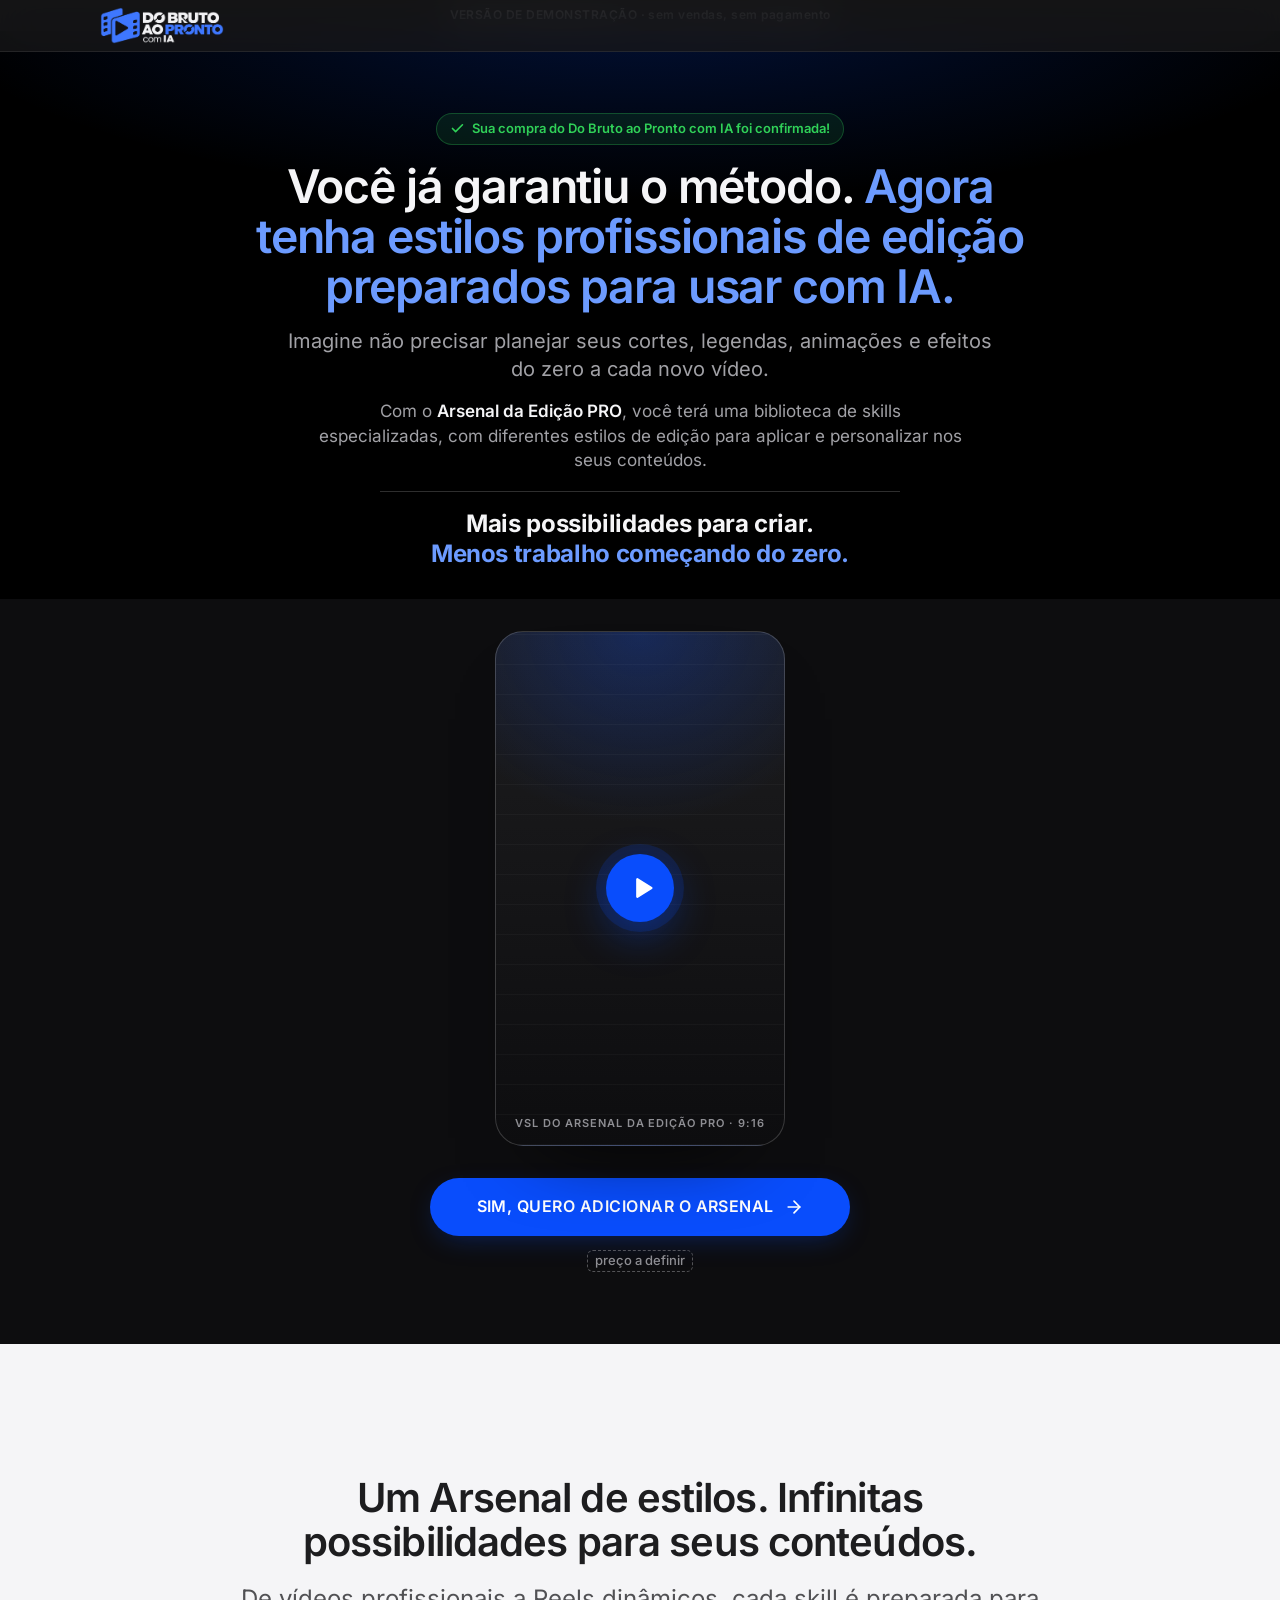
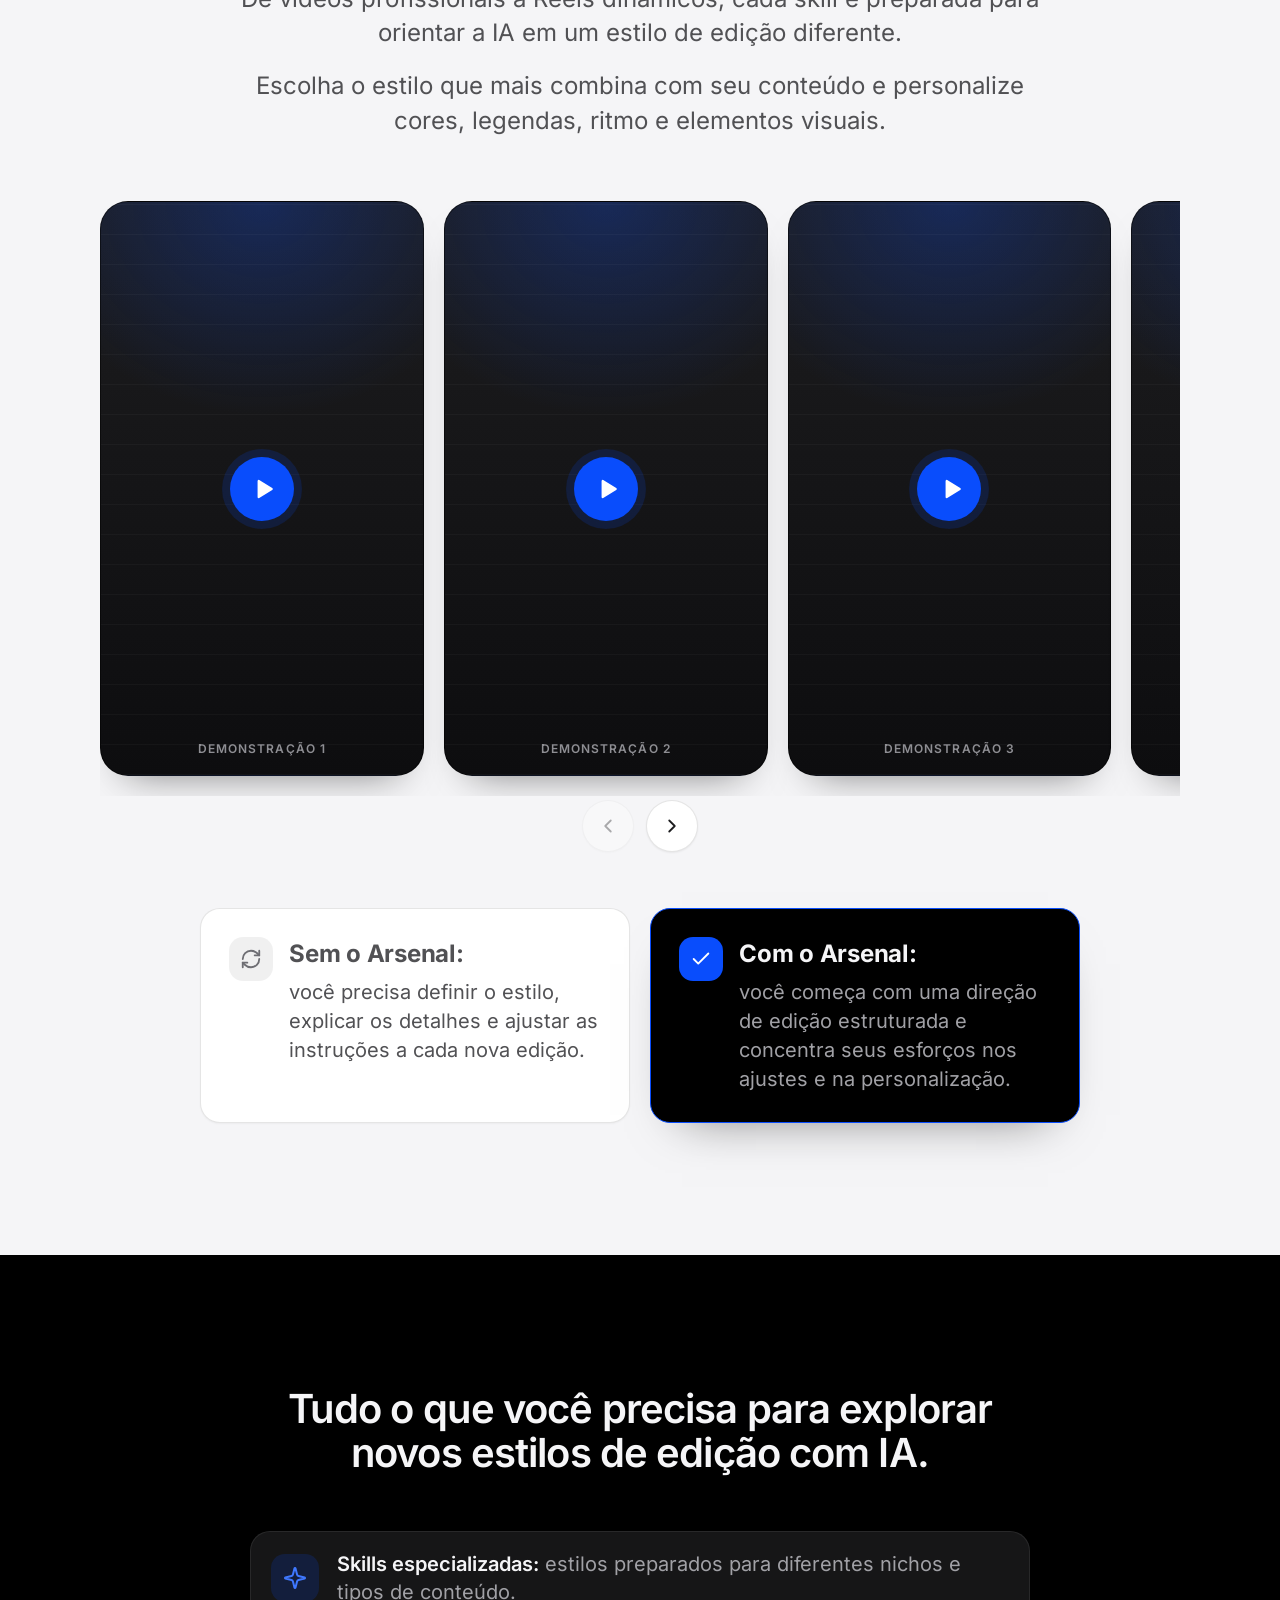
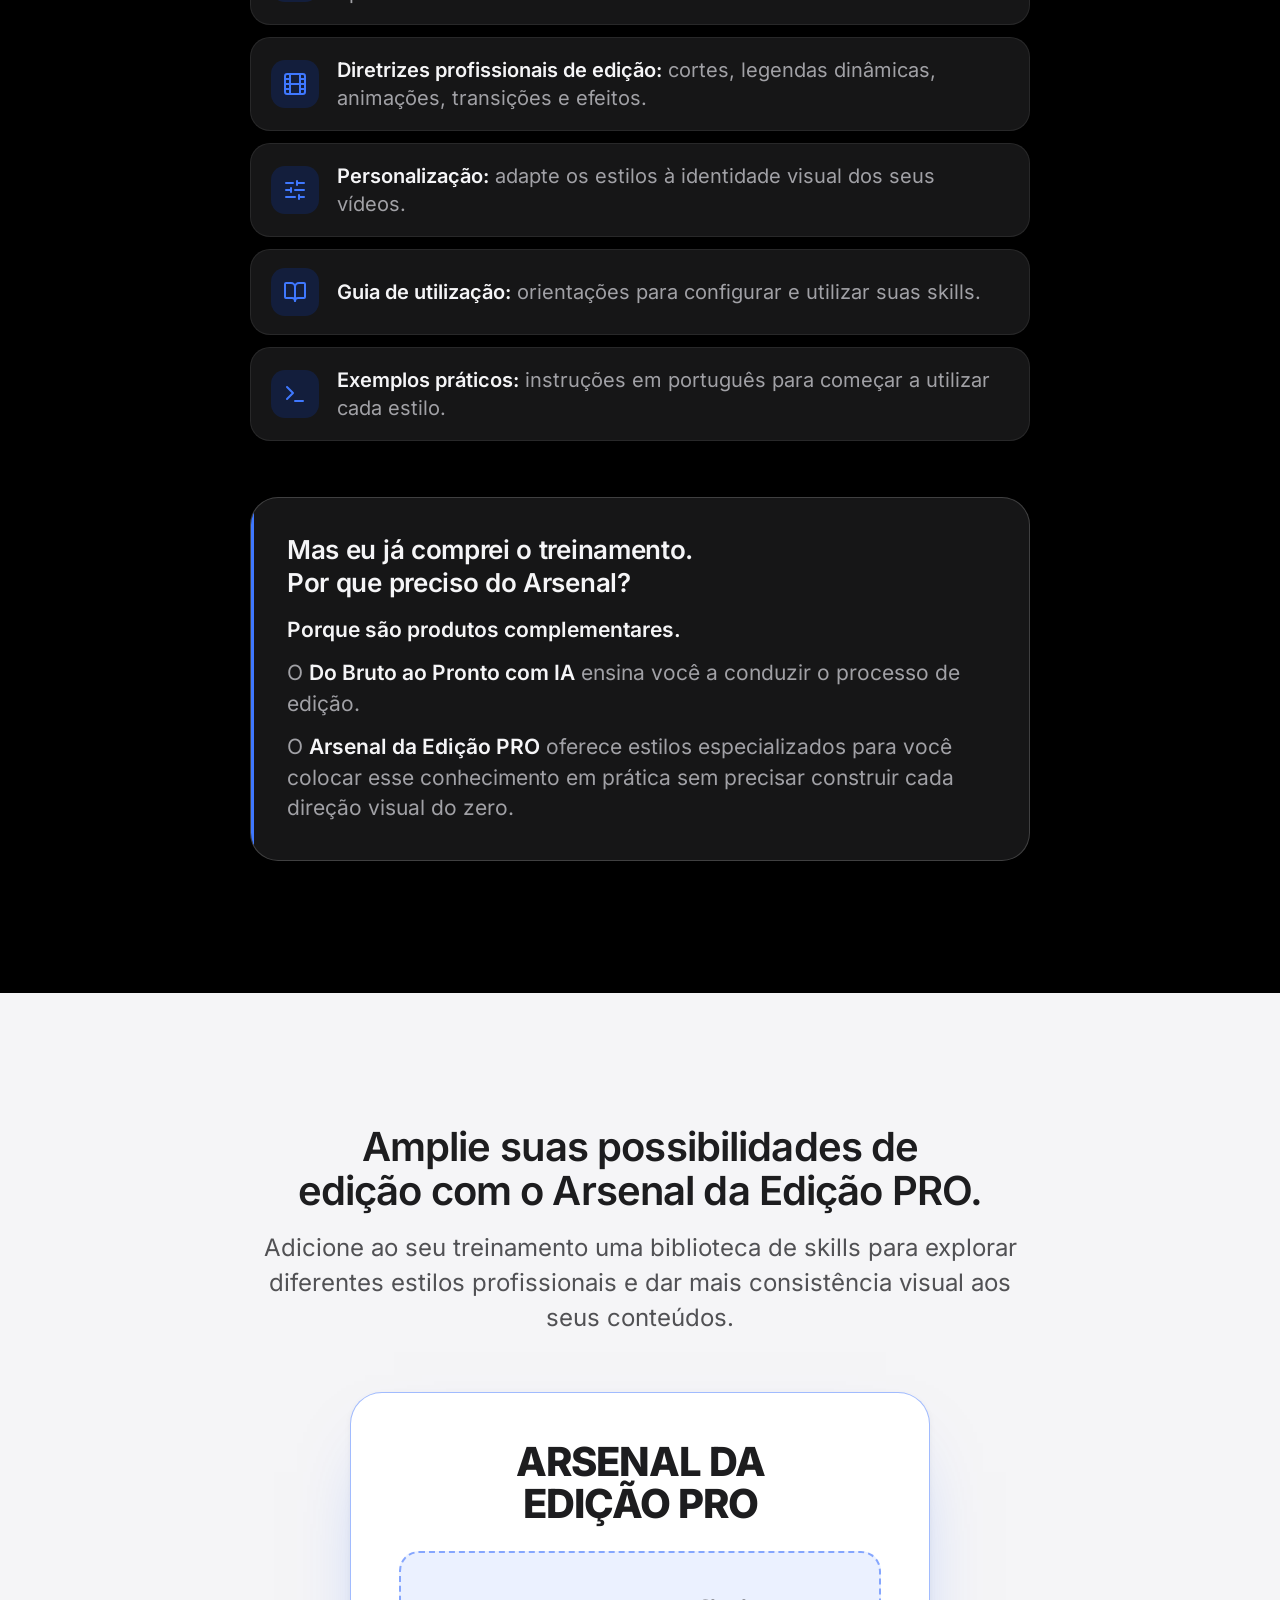
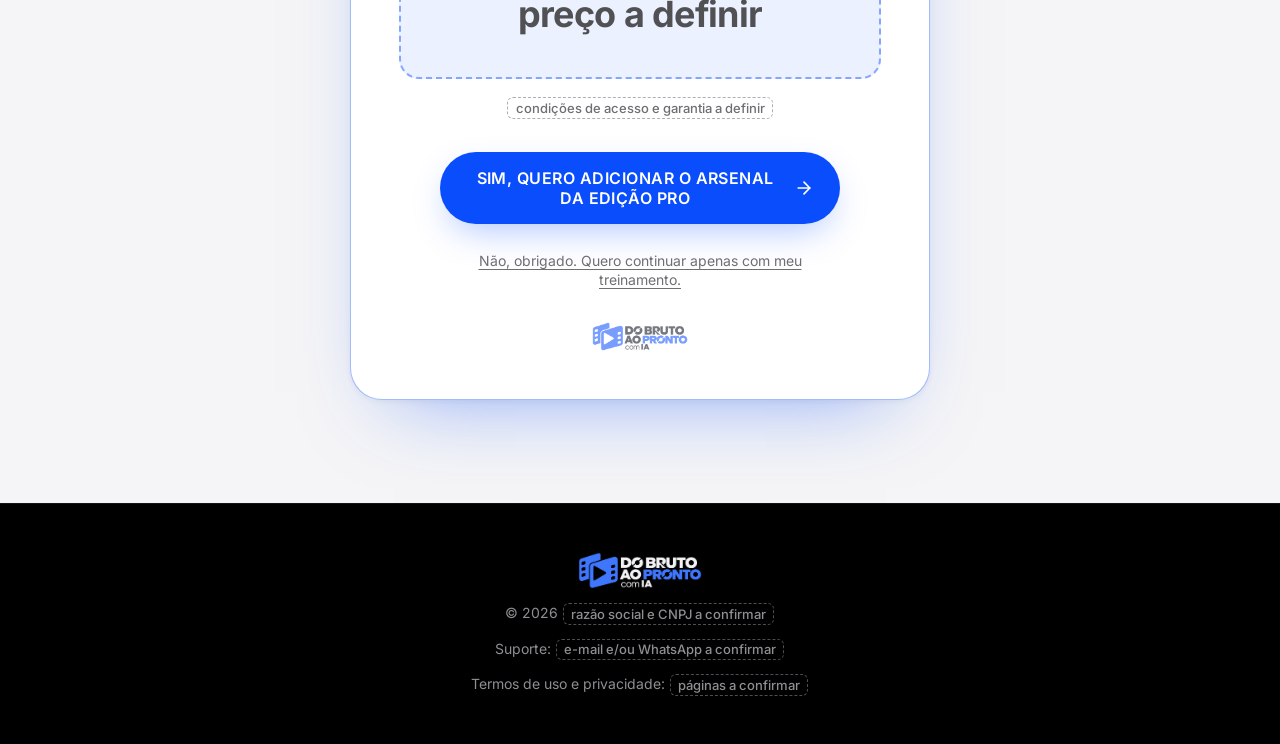
==== upsell/index.html @ 9298d297 "Prévia de demonstração do funil (página de vendas e upsell Arsenal)" ====
<!doctype html>
<html lang="pt-BR">
<head>
<meta charset="utf-8">
<meta name="viewport" content="width=device-width, initial-scale=1, viewport-fit=cover">
<title>Arsenal da Edição PRO · Do Bruto ao Pronto com IA</title>
<!-- Página pós-compra. Fica fora do buscador até a decisão de publicação. -->
<meta name="robots" content="noindex, nofollow">
<meta name="theme-color" content="#000000">
<link rel="icon" href="../assets/brand/favicon.ico" sizes="48x48">
<link rel="icon" type="image/png" sizes="32x32" href="../assets/brand/favicon-32.png">
<link rel="apple-touch-icon" href="../assets/brand/apple-touch-icon.png">
<link rel="preload" href="../assets/fonts/inter-var-latin.woff2" as="font" type="font/woff2" crossorigin>
<link rel="stylesheet" href="../css/tokens.css">
<link rel="stylesheet" href="../css/pagina.css">
<link rel="stylesheet" href="../css/upsell.css">
<script>document.documentElement.classList.add('js')</script>
<script src="../js/preview.js" defer></script>
<script src="../js/pagina.js" defer></script>
<script src="../js/upsell.js" defer></script>
</head>
<body>

<!-- Ícones (traço de 24 px, herdam a cor do texto) -->
<svg width="0" height="0" style="position:absolute" aria-hidden="true" focusable="false">
  <defs>
    <symbol id="i-seta" viewBox="0 0 24 24"><path d="M5 12h14"/><path d="m12 5 7 7-7 7"/></symbol>
    <symbol id="i-esq" viewBox="0 0 24 24"><path d="m15 18-6-6 6-6"/></symbol>
    <symbol id="i-dir" viewBox="0 0 24 24"><path d="m9 18 6-6-6-6"/></symbol>
    <symbol id="i-ok" viewBox="0 0 24 24"><path d="M20 6 9 17l-5-5"/></symbol>
    <symbol id="i-play" viewBox="0 0 24 24"><path d="M7 4.5v15a1 1 0 0 0 1.52.85l12-7.5a1 1 0 0 0 0-1.7l-12-7.5A1 1 0 0 0 7 4.5z" fill="currentColor" stroke="none"/></symbol>
    <symbol id="i-brilho" viewBox="0 0 24 24"><path d="M9.94 15.5A2 2 0 0 0 8.5 14.06l-6.14-1.58a.5.5 0 0 1 0-.96L8.5 9.94A2 2 0 0 0 9.94 8.5l1.58-6.14a.5.5 0 0 1 .96 0l1.58 6.14a2 2 0 0 0 1.44 1.44l6.14 1.58a.5.5 0 0 1 0 .96l-6.14 1.58a2 2 0 0 0-1.44 1.44l-1.58 6.14a.5.5 0 0 1-.96 0z"/></symbol>
    <symbol id="i-refazer" viewBox="0 0 24 24"><path d="M3 12a9 9 0 0 1 9-9 9.75 9.75 0 0 1 6.74 2.74L21 8"/><path d="M21 3v5h-5"/><path d="M21 12a9 9 0 0 1-9 9 9.75 9.75 0 0 1-6.74-2.74L3 16"/><path d="M8 16H3v5"/></symbol>
    <symbol id="i-livro" viewBox="0 0 24 24"><path d="M12 7v14"/><path d="M3 18a1 1 0 0 1-1-1V4a1 1 0 0 1 1-1h5a4 4 0 0 1 4 4 4 4 0 0 1 4-4h5a1 1 0 0 1 1 1v13a1 1 0 0 1-1 1h-6a3 3 0 0 0-3 3 3 3 0 0 0-3-3z"/></symbol>
    <symbol id="i-terminal" viewBox="0 0 24 24"><path d="M12 19h8"/><path d="m4 17 6-6-6-6"/></symbol>
    <symbol id="i-ajustes" viewBox="0 0 24 24"><path d="M10 5H3"/><path d="M12 19H3"/><path d="M14 3v4"/><path d="M16 17v4"/><path d="M21 12h-9"/><path d="M21 19h-5"/><path d="M21 5h-7"/><path d="M8 10v4"/><path d="M8 12H3"/></symbol>
    <symbol id="i-filme" viewBox="0 0 24 24"><rect x="2" y="2" width="20" height="20" rx="2.18"/><path d="M7 2v20"/><path d="M17 2v20"/><path d="M2 12h20"/><path d="M2 7h5"/><path d="M2 17h5"/><path d="M17 17h5"/><path d="M17 7h5"/></symbol>
  </defs>
</svg>

<a class="pular" href="#conteudo">Pular para o conteúdo</a>

<header class="cab">
  <a class="cab-logo" href="#inicio" aria-label="Do Bruto ao Pronto com IA, ir ao topo">
    <img src="../assets/brand/logo-escuro-600.webp" width="124" height="38" alt="Do Bruto ao Pronto com IA">
  </a>
</header>

<main id="conteudo">

<!-- ======================================================== BLOCO 1 · A OPORTUNIDADE · E -->
<section class="sec sec-hero up-abre" id="inicio" aria-labelledby="t-abre">
  <div class="cx up-abre-cx">
    <p class="up-conf" data-rv><svg class="ic" aria-hidden="true"><use href="#i-ok"/></svg>Sua compra do Do Bruto ao Pronto com IA foi confirmada!</p>
    <h1 class="h1 up-h1" id="t-abre" data-rv>Você já garantiu o método. <span class="dest">Agora tenha estilos profissionais de edição preparados para usar com IA.</span></h1>
    <p class="sub up-imagine" data-rv>Imagine não precisar planejar seus cortes, legendas, animações e efeitos do zero a cada novo vídeo.</p>
    <p class="up-corpo" data-rv>Com o <strong>Arsenal da Edição PRO</strong>, você terá uma biblioteca de skills especializadas, com diferentes estilos de edição para aplicar e personalizar nos seus conteúdos.</p>
    <p class="up-fecho" data-rv><span>Mais possibilidades para criar.</span> <span>Menos trabalho começando do zero.</span></p>
  </div>
</section>

<!-- ======================================================== BLOCO 2 · APRESENTAÇÃO · E (sup-1) -->
<section class="sec sec-e1 up-vsl-sec" id="apresentacao" aria-label="Apresentação do Arsenal da Edição PRO">
  <div class="cx up-vsl">
    <!-- ASSET: VSL do Arsenal da Edição PRO, vertical 9:16. Trocar este bloco pelo player quando o arquivo existir. -->
    <div class="up-vsl-video" data-rv>
      <div class="ph" role="img" aria-label="Espaço reservado para a VSL do Arsenal da Edição PRO, formato vertical 9:16" data-slot="vsl-arsenal">
        <span class="ph-play"><svg class="ic" aria-hidden="true"><use href="#i-play"/></svg></span>
        <span class="ph-leg">VSL do Arsenal da Edição PRO · 9:16</span>
      </div>
    </div>
    <div class="up-vsl-cta" data-rv>
      <a class="btn btn-grande" href="#oferta">SIM, QUERO ADICIONAR O ARSENAL <svg class="ic" aria-hidden="true"><use href="#i-seta"/></svg></a>
      <p class="nota-preco"><span class="pendente">preço a definir</span></p>
    </div>
  </div>
</section>

<!-- ======================================================== BLOCO 3 · DEMONSTRAÇÕES · C -->
<section class="sec sec-clara" id="demonstracoes" aria-labelledby="t-demos">
  <div class="cx">
    <header class="sec-cab">
      <h2 class="h2 h2-longo" id="t-demos" data-rv>Um Arsenal de estilos. Infinitas possibilidades para seus conteúdos.</h2>
      <p class="sub" data-rv>De vídeos profissionais a Reels dinâmicos, cada skill é preparada para orientar a IA em um estilo de edição diferente.</p>
      <p class="sub" data-rv>Escolha o estilo que mais combina com seu conteúdo e personalize cores, legendas, ritmo e elementos visuais.</p>
    </header>
  </div>

  <!-- ASSET: 6 vídeos demonstrativos reais, verticais 9:16. Trocar cada .ph pelo vídeo (data-slot indica a posição). -->
  <div class="cx up-car" id="galeria">
    <div class="up-galeria" id="up-trilho" role="region" aria-label="Vídeos demonstrativos" tabindex="0">
      <ul class="up-galeria-trilho" data-rv>
        <li><div class="ph" role="img" aria-label="Espaço reservado para o vídeo demonstrativo 1, formato vertical 9:16" data-slot="demo-1"><span class="ph-play ph-play-p"><svg class="ic" aria-hidden="true"><use href="#i-play"/></svg></span><span class="ph-leg">Demonstração 1</span></div></li>
        <li><div class="ph" role="img" aria-label="Espaço reservado para o vídeo demonstrativo 2, formato vertical 9:16" data-slot="demo-2"><span class="ph-play ph-play-p"><svg class="ic" aria-hidden="true"><use href="#i-play"/></svg></span><span class="ph-leg">Demonstração 2</span></div></li>
        <li><div class="ph" role="img" aria-label="Espaço reservado para o vídeo demonstrativo 3, formato vertical 9:16" data-slot="demo-3"><span class="ph-play ph-play-p"><svg class="ic" aria-hidden="true"><use href="#i-play"/></svg></span><span class="ph-leg">Demonstração 3</span></div></li>
        <li><div class="ph" role="img" aria-label="Espaço reservado para o vídeo demonstrativo 4, formato vertical 9:16" data-slot="demo-4"><span class="ph-play ph-play-p"><svg class="ic" aria-hidden="true"><use href="#i-play"/></svg></span><span class="ph-leg">Demonstração 4</span></div></li>
        <li><div class="ph" role="img" aria-label="Espaço reservado para o vídeo demonstrativo 5, formato vertical 9:16" data-slot="demo-5"><span class="ph-play ph-play-p"><svg class="ic" aria-hidden="true"><use href="#i-play"/></svg></span><span class="ph-leg">Demonstração 5</span></div></li>
        <li><div class="ph" role="img" aria-label="Espaço reservado para o vídeo demonstrativo 6, formato vertical 9:16" data-slot="demo-6"><span class="ph-play ph-play-p"><svg class="ic" aria-hidden="true"><use href="#i-play"/></svg></span><span class="ph-leg">Demonstração 6</span></div></li>
      </ul>
    </div>
    <div class="up-nav">
      <button type="button" class="up-nav-b" id="up-ant" aria-label="Vídeos anteriores"><svg class="ic" aria-hidden="true"><use href="#i-esq"/></svg></button>
      <button type="button" class="up-nav-b" id="up-prox" aria-label="Próximos vídeos"><svg class="ic" aria-hidden="true"><use href="#i-dir"/></svg></button>
    </div>
  </div>

  <div class="cx">
    <div class="up-cmp">
      <article class="up-cmp-sem" data-rv>
        <span class="up-cmp-ic"><svg class="ic" aria-hidden="true"><use href="#i-refazer"/></svg></span>
        <p><strong>Sem o Arsenal:</strong> você precisa definir o estilo, explicar os detalhes e ajustar as instruções a cada nova edição.</p>
      </article>
      <article class="up-cmp-com" data-rv>
        <span class="up-cmp-ic"><svg class="ic" aria-hidden="true"><use href="#i-ok"/></svg></span>
        <p><strong>Com o Arsenal:</strong> você começa com uma direção de edição estruturada e concentra seus esforços nos ajustes e na personalização.</p>
      </article>
    </div>
  </div>
</section>

<!-- ======================================================== BLOCO 4 · ENTREGÁVEIS · E -->
<section class="sec" id="entregaveis" aria-labelledby="t-ent">
  <div class="cx cx-est up-ent-cx">
    <header class="sec-cab">
      <h2 class="h2 h2-longo" id="t-ent" data-rv>Tudo o que você precisa para explorar novos estilos de edição com IA.</h2>
    </header>

    <ul class="up-ent">
      <li data-rv><span class="icone"><svg class="ic" aria-hidden="true"><use href="#i-brilho"/></svg></span><p><strong>Skills especializadas:</strong> estilos preparados para diferentes nichos e tipos de conteúdo.</p></li>
      <li data-rv><span class="icone"><svg class="ic" aria-hidden="true"><use href="#i-filme"/></svg></span><p><strong>Diretrizes profissionais de edição:</strong> cortes, legendas dinâmicas, animações, transições e efeitos.</p></li>
      <li data-rv><span class="icone"><svg class="ic" aria-hidden="true"><use href="#i-ajustes"/></svg></span><p><strong>Personalização:</strong> adapte os estilos à identidade visual dos seus vídeos.</p></li>
      <li data-rv><span class="icone"><svg class="ic" aria-hidden="true"><use href="#i-livro"/></svg></span><p><strong>Guia de utilização:</strong> orientações para configurar e utilizar suas skills.</p></li>
      <li data-rv><span class="icone"><svg class="ic" aria-hidden="true"><use href="#i-terminal"/></svg></span><p><strong>Exemplos práticos:</strong> instruções em português para começar a utilizar cada estilo.</p></li>
    </ul>

    <div class="up-obj" data-rv>
      <h3 class="h3">Mas eu já comprei o treinamento. Por que preciso do Arsenal?</h3>
      <p class="up-obj-r">Porque são produtos complementares.</p>
      <p>O <strong>Do Bruto ao Pronto com IA</strong> ensina você a conduzir o processo de edição.</p>
      <p>O <strong>Arsenal da Edição PRO</strong> oferece estilos especializados para você colocar esse conhecimento em prática sem precisar construir cada direção visual do zero.</p>
    </div>
  </div>
</section>

<!-- ======================================================== BLOCO 5 · OFERTA · C -->
<section class="sec sec-clara up-oferta-sec" id="comprar" aria-labelledby="t-oferta">
  <div class="cx">
    <header class="sec-cab">
      <h2 class="h2 h2-longo" id="t-oferta" data-rv>Amplie suas possibilidades de edição com o Arsenal da Edição PRO.</h2>
      <p class="sub" data-rv>Adicione ao seu treinamento uma biblioteca de skills para explorar diferentes estilos profissionais e dar mais consistência visual aos seus conteúdos.</p>
    </header>

    <div class="oferta up-oferta" id="oferta" data-rv>
      <h3 class="up-prod">ARSENAL DA EDIÇÃO PRO</h3>

      <!-- CONFIRMAR: preço, condições de acesso e garantia. Nada abaixo foi definido. -->
      <p class="up-preco"><span class="pendente">preço a definir</span></p>
      <p class="up-cond"><span class="pendente">condições de acesso e garantia a definir</span></p>

      <!-- Botão de aceite preparado: o endereço do pagamento entra em LINK_ACEITE (js/upsell.js). Sem endereço, o clique só mostra um aviso. -->
      <a class="btn btn-grande up-aceite" id="btn-aceite" href="#oferta">SIM, QUERO ADICIONAR O ARSENAL DA EDIÇÃO PRO <svg class="ic" aria-hidden="true"><use href="#i-seta"/></svg></a>
      <p class="aviso-checkout" id="aviso-aceite" role="status" hidden>O link de pagamento ainda não foi conectado.</p>

      <!-- Link de recusa: o destino entra em LINK_RECUSA (js/upsell.js). -->
      <a class="up-recusa" id="btn-recusa" href="#oferta">Não, obrigado. Quero continuar apenas com meu treinamento.</a>
      <p class="aviso-checkout" id="aviso-recusa" role="status" hidden>O destino desta opção ainda não foi definido.</p>

      <img class="up-marca" src="../assets/brand/logo-claro-600.webp" width="96" height="29" alt="Do Bruto ao Pronto com IA" loading="lazy">
    </div>
  </div>
</section>

</main>

<footer class="rod">
  <div class="cx rod-grade">
    <img src="../assets/brand/logo-escuro-600.webp" width="124" height="38" alt="Do Bruto ao Pronto com IA" loading="lazy">
    <p>© 2026 <span class="pendente">razão social e CNPJ a confirmar</span></p>
    <p>Suporte: <span class="pendente">e-mail e/ou WhatsApp a confirmar</span></p>
    <p>Termos de uso e privacidade: <span class="pendente">páginas a confirmar</span></p>
  </div>
</footer>

</body>
</html>
---- css/tokens.css ----
/* ==========================================================================
   Do Bruto ao Pronto com IA · tokens de identidade visual
   Só variáveis e fontes. Nenhum componente ou layout mora aqui.
   Base: fundos pretos, cinzas e claros da página de referência.
   Mudança: o laranja de destaque virou o azul da marca (#094DFC).
   Contrastes medidos pela fórmula WCAG 2.x contra os fundos indicados.
   ========================================================================== */

/* ---------- Inter, hospedada no próprio site (variável, 100–900) ---------- */
@font-face {
  font-family: "Inter";
  font-style: normal;
  font-weight: 100 900;
  font-display: swap;
  src: url("../assets/fonts/inter-var-latin.woff2") format("woff2");
  unicode-range: U+0000-00FF, U+0131, U+0152-0153, U+02BB-02BC, U+02C6, U+02DA, U+02DC, U+0304, U+0308, U+0329, U+2000-206F, U+20AC, U+2122, U+2191, U+2193, U+2212, U+2215, U+FEFF, U+FFFD;
}
@font-face {
  font-family: "Inter";
  font-style: normal;
  font-weight: 100 900;
  font-display: swap;
  src: url("../assets/fonts/inter-var-latin-ext.woff2") format("woff2");
  unicode-range: U+0100-02BA, U+02BD-02C5, U+02C7-02CC, U+02CE-02D7, U+02DD-02FF, U+0304, U+0308, U+0329, U+1D00-1DBF, U+1E00-1E9F, U+1EF2-1EFF, U+2020, U+20A0-20AB, U+20AD-20C4, U+2113, U+2C60-2C7F, U+A720-A7FF;
}

:root {
  color-scheme: dark;

  /* ----- Marca (medidas no arquivo da logo) ----- */
  --azul:        #094DFC;  /* azul da marca: fundo de botão, ícones grandes, linhas */
  --azul-hover:  #2B66FF;  /* botão em hover: texto branco 4,7:1 */
  --azul-ativo:  #0839C9;  /* botão pressionado: texto branco 8,6:1 */
  --azul-claro:  #3F78FF;  /* azul para gráficos sobre escuro: 5,3:1 no #000, 4,3:1 no #1d1d1f */
  --azul-texto-escuro: #6C9BFF; /* texto/realce sobre escuro: 7,8:1 no #000, 6,2:1 no #1d1d1f */
  --azul-texto-claro:  #0840D0; /* texto/realce sobre claro: 7,3:1 no #f5f5f7, 7,9:1 no branco */
  --azul-tinta-escuro: rgba(9, 77, 252, .16);  /* chips e brilhos sobre escuro */
  --azul-tinta-claro:  rgba(9, 77, 252, .08);  /* chips e brilhos sobre claro */
  --azul-brilho:       rgba(9, 77, 252, .35);  /* sombra em volta do botão */
  --azul-degrade:      linear-gradient(120deg, #3F78FF, #094DFC 55%, #0839C9);
  --tinta-do-botao:    #FFFFFF; /* texto sobre o azul: 6,0:1 */

  /* ----- Fundos escuros (os da página de referência, sem azul-marinho) ----- */
  --preto:  #000000;
  --sup-1:  #0d0d0f;
  --sup-2:  #161617;
  --sup-3:  #1d1d1f;
  --claro:  #f5f5f7;

  /* ----- Texto sobre escuro ----- */
  --tx:      #f5f5f7;  /* 19,3:1 no #000 */
  --tx-2:    #a1a1a6;  /* 8,2:1 no #000, 6,5:1 no #1d1d1f */
  --tx-3:    #8e8e93;  /* era #6e6e73 (4,1:1 no #000, 3,3:1 no #1d1d1f); agora 6,4:1 e 5,2:1 */
  --tx-nota: #86868b;  /* 5,8:1 no #000, 4,7:1 no #1d1d1f */

  /* ----- Linhas e vidro ----- */
  --borda:    rgba(255, 255, 255, .08);
  --borda-2:  rgba(255, 255, 255, .18);
  --vidro:        rgba(22, 22, 23, .8);
  --vidro-filtro: saturate(180%) blur(20px);

  /* ----- Estados ----- */
  --verde:     #30d158;  /* 10,4:1 no #000 */
  --vermelho:  #ff453a;  /* 6,2:1 no #000 */
  --foco:      #6C9BFF;  /* anel de foco no escuro */

  /* ----- Tipografia ----- */
  --fonte: "Inter", -apple-system, BlinkMacSystemFont, "Segoe UI", Roboto, "Helvetica Neue", Arial, sans-serif;
  --fs-hero:  2.5rem;
  --fs-1:     2rem;
  --fs-2:     1.625rem;
  --fs-3:     1.3125rem;
  --fs-apoio: 1.1875rem;
  --fs-corpo: 1.0625rem;
  --fs-nota:  .875rem;
  --fs-leg:   .75rem;
  --fw-hero:  700;
  --lh-hero:  1.07;
  --tr-hero:  -.025em;
  --lh-corpo: 1.47;

  /* ----- Forma ----- */
  --r-ctrl:     12px;
  --r-cartao:   20px;
  --r-quadro:   28px;
  --r-quadro-g: 32px;
  --r-pilula:   980px;

  /* ----- Movimento ----- */
  --e-mola: cubic-bezier(.32, .72, 0, 1);
  --e-ctrl: cubic-bezier(.25, .1, .25, 1);
  --d-toque: .1s;
  --d-ctrl:  .24s;
  --d-entra: .6s;
  --rv-passo: 70ms;   /* atraso entre itens que entram na rolagem */
  --rv-sobe:  20px;

  /* ----- Espaço e layout ----- */
  --gut:   22px;
  --sec-y: 60px;
  --cab-h: 48px;
  --cx-max: 1080px;
  --cx-est: 680px;

  /* ----- Papéis semânticos (os componentes usam estes) ----- */
  --bg:      var(--preto);
  --card:    var(--sup-2);
  --texto:   var(--tx);
  --texto-2: var(--tx-2);
  --texto-3: var(--tx-3);
  --destaque-texto: var(--azul-texto-escuro);
  --destaque-grafico: var(--azul-claro);
  --destaque-tinta: var(--azul-tinta-escuro);
  --linha:   var(--borda);
  --ok:      var(--verde);
  --alerta:  var(--vermelho);
}

/* Seções claras: só redefinem os papéis semânticos. */
.sec-clara {
  color-scheme: light;
  --bg:      var(--claro);
  --card:    #ffffff;
  --texto:   #1d1d1f;  /* 15,5:1 no #f5f5f7 */
  --texto-2: #515154;  /* 7,3:1 no #f5f5f7, 7,9:1 no branco */
  --texto-3: #6e6e73;  /* 4,7:1 no #f5f5f7, 5,1:1 no branco */
  --destaque-texto: var(--azul-texto-claro);
  --destaque-grafico: var(--azul);  /* 5,5:1 no #f5f5f7 */
  --destaque-tinta: var(--azul-tinta-claro);
  --linha:   rgba(0, 0, 0, .1);
  --ok:      #1E7B34;  /* 4,9:1 no #f5f5f7 (o #30d158 daria 1,9:1) */
  --alerta:  #C4281C;  /* 5,3:1 no #f5f5f7 */
  --foco:    #0840D0;
  background: var(--bg);
  color: var(--texto);
}

/* Escala tipográfica e espaçamento por largura (mesmos pontos de quebra da referência) */
@media (min-width: 761px) {
  :root {
    --fs-hero: 3.5rem;  --fw-hero: 600;
    --fs-1: 2.75rem;  --fs-2: 2rem;  --fs-3: 1.5rem;
    --fs-apoio: 1.3125rem;  --fs-corpo: 1.1875rem;
    --gut: 32px;  --sec-y: 112px;  --cab-h: 52px;
  }
}
@media (min-width: 1081px) {
  :root {
    --fs-hero: 5rem;
    --fs-1: 3.5rem;  --fs-2: 2.5rem;  --fs-3: 1.75rem;
    --fs-apoio: 1.5rem;  --fs-corpo: 1.3125rem;
    --gut: 48px;  --sec-y: 132px;
  }
}
---- css/pagina.css ----
/* ==========================================================================
   Do Bruto ao Pronto com IA · página de vendas
   Componentes e layout. As cores, fontes e medidas vêm de tokens.css.
   ========================================================================== */

*, *::before, *::after { box-sizing: border-box; }
html { scroll-behavior: smooth; -webkit-text-size-adjust: 100%; }
body {
  margin: 0;
  background: var(--preto);
  color: var(--texto);
  font-family: var(--fonte);
  font-size: var(--fs-corpo);
  line-height: var(--lh-corpo);
  -webkit-font-smoothing: antialiased;
  text-rendering: optimizeLegibility;
}
img { max-width: 100%; height: auto; display: block; }
h1, h2, h3, p, ul, ol, dl, dd, figure { margin: 0; }
ul, ol { padding: 0; list-style: none; }
button { font: inherit; color: inherit; background: none; border: 0; padding: 0; cursor: pointer; }
a { color: inherit; }
[hidden] { display: none !important; }

:focus-visible { outline: 2px solid var(--foco); outline-offset: 3px; border-radius: 6px; }

.ic { width: 1.25em; height: 1.25em; flex: none; fill: none; stroke: currentColor; stroke-width: 2; stroke-linecap: round; stroke-linejoin: round; }
.ic-g { width: 32px; height: 32px; color: var(--destaque-grafico); }
.ic-xl { width: 64px; height: 64px; }

.pular {
  position: fixed; left: -9999px; top: 12px; z-index: 100;
  background: var(--azul); color: #fff; padding: 12px 18px; border-radius: var(--r-ctrl); font-weight: 600; text-decoration: none;
}
.pular:focus { left: 12px; }

/* ---------- Estrutura ---------- */
.cx { width: 100%; max-width: calc(var(--cx-max) + 2 * var(--gut)); margin-inline: auto; padding-inline: var(--gut); }
.cx-est { max-width: calc(var(--cx-est) + 2 * var(--gut)); }

.sec { background: var(--bg); color: var(--texto); padding-block: var(--sec-y); scroll-margin-top: var(--cab-h); position: relative; }
.sec-e1 { --bg: var(--sup-1); }
.sec-branca { --bg: #ffffff; --card: var(--claro); border-top: 1px solid var(--linha); }
.sec-clara.sec-branca { background: var(--bg); }

.sec-cab { text-align: center; max-width: 840px; margin: 0 auto clamp(32px, 5vw, 56px); }
.sec-cab .sub { margin-top: 18px; }

/* ---------- Tipografia ---------- */
.h1 { font-size: clamp(2rem, 1.2rem + 3.3vw, 3.5rem); font-weight: var(--fw-hero); line-height: var(--lh-hero); letter-spacing: var(--tr-hero); text-wrap: balance; }
.h2 { font-size: clamp(1.75rem, 1rem + 2.7vw, 3rem); font-weight: var(--fw-hero); line-height: 1.1; letter-spacing: -.022em; text-wrap: balance; }
.h2-longo { font-size: clamp(1.625rem, 1rem + 2.3vw, 2.5rem); }
.h2-medio { font-size: clamp(1.625rem, 1rem + 2.2vw, 2.5rem); }
.h2-final { font-size: clamp(1.625rem, .9rem + 2.5vw, 2.75rem); line-height: 1.14; }
.h3 { font-size: var(--fs-3); font-weight: 600; line-height: 1.2; letter-spacing: -.012em; }
.sub { font-size: var(--fs-apoio); color: var(--texto-2); line-height: 1.45; text-wrap: pretty; }
.dest { color: var(--destaque-texto); }
.etiqueta {
  display: inline-block; font-size: .75rem; font-weight: 600; letter-spacing: .08em; text-transform: uppercase;
  color: var(--destaque-texto); background: var(--destaque-tinta); padding: .5em 1em; border-radius: var(--r-pilula);
}
.nota-preco { font-size: var(--fs-nota); color: var(--texto-2); margin-top: 14px; }
.micro { font-size: var(--fs-leg); color: var(--texto-3); margin-top: 6px; }
.nota-sec { text-align: center; font-size: var(--fs-nota); color: var(--texto-3); margin-top: 28px; }

/* Campo provisório: informação que depende de confirmação. */
.pendente {
  display: inline-block; font-size: .8125rem; font-weight: 500; line-height: 1.3; font-style: normal;
  color: var(--texto-3); border: 1px dashed var(--linha); border-color: color-mix(in srgb, var(--texto-3) 55%, transparent);
  border-radius: 6px; padding: .1em .55em; margin-inline: .1em; vertical-align: baseline;
}
dd.pendente { font-size: 1rem; }

/* ---------- Botões ---------- */
.btn {
  display: inline-flex; align-items: center; justify-content: center; gap: .6em;
  min-height: 52px; padding: .9em 1.8em;
  font-size: .9375rem; font-weight: 600; letter-spacing: .03em; text-decoration: none; text-align: center; line-height: 1.2;
  color: var(--tinta-do-botao); background: var(--azul); border-radius: var(--r-pilula);
  box-shadow: 0 8px 28px -8px var(--azul-brilho);
  transition: background-color var(--d-ctrl) var(--e-ctrl), transform var(--d-toque) var(--e-ctrl), box-shadow var(--d-ctrl) var(--e-ctrl);
}
.btn .ic { transition: transform var(--d-ctrl) var(--e-mola); }
.btn:hover { background: var(--azul-hover); box-shadow: 0 12px 34px -8px var(--azul-brilho); }
.btn:hover .ic { transform: translateX(3px); }
.btn:active { background: var(--azul-ativo); transform: scale(.98); }
.btn-grande { min-height: 58px; padding-inline: 2.2em; font-size: 1rem; }
.btn-peq { min-height: 44px; padding: .6em 1.4em; box-shadow: none; }
.btn-sec { background: transparent; color: var(--texto); box-shadow: inset 0 0 0 1px var(--borda-2); min-height: 46px; padding: .7em 1.4em; }
.btn-sec:hover { background: var(--destaque-tinta); box-shadow: inset 0 0 0 1px var(--destaque-grafico); }
.btn-sec .ic { transition: transform .5s var(--e-mola); }
.btn-sec:hover .ic { transform: rotate(-180deg); }

.cta-bloco { text-align: center; margin-top: clamp(32px, 5vw, 48px); }

/* ---------- Cabeçalho ---------- */
.cab {
  position: fixed; inset: 0 0 auto 0; z-index: 50; height: var(--cab-h);
  display: flex; align-items: center; padding-inline: var(--gut);
  background: var(--vidro); -webkit-backdrop-filter: var(--vidro-filtro); backdrop-filter: var(--vidro-filtro);
  border-bottom: 1px solid var(--borda);
}
.cab-logo { display: block; width: 124px; line-height: 0; margin-inline: auto; }
@media (min-width: 761px) { .cab-logo { margin-inline: 0; } .cab { padding-inline: max(var(--gut), calc((100vw - var(--cx-max)) / 2)); } }

/* ---------- Revelar ao rolar ---------- */
.js [data-rv] { opacity: 0; transform: translateY(var(--rv-sobe)); transition: opacity var(--d-entra) var(--e-mola), transform var(--d-entra) var(--e-mola); }
.js [data-rv].vis { opacity: 1; transform: none; }
@media (prefers-reduced-motion: reduce) {
  html { scroll-behavior: auto; }
  .js [data-rv] { opacity: 1; transform: none; transition: none; }
  *, *::before, *::after { animation-duration: .01ms !important; animation-delay: 0s !important; transition-duration: .01ms !important; }
}

/* ---------- Placeholders de vídeo ---------- */
.ph {
  position: relative; width: 100%; aspect-ratio: 9 / 16; overflow: hidden; isolation: isolate;
  display: grid; place-items: center; color: var(--tx-3);
  border-radius: var(--r-quadro); border: 1px solid var(--borda-2);
  background:
    radial-gradient(120% 60% at 50% 0%, rgba(9, 77, 252, .26), transparent 62%),
    linear-gradient(180deg, var(--sup-3), var(--sup-1));
}
.ph::before { content: ""; position: absolute; inset: 0; z-index: -1; background: repeating-linear-gradient(0deg, rgba(255, 255, 255, .03) 0 1px, transparent 1px 30px); }
.ph-play {
  width: 68px; height: 68px; border-radius: 50%; display: grid; place-items: center;
  background: var(--azul); color: #fff;
  box-shadow: 0 0 0 10px var(--azul-tinta-escuro), 0 14px 40px var(--azul-brilho);
}
.ph-play .ic { width: 28px; height: 28px; margin-left: 3px; }
.ph-play-p { width: 52px; height: 52px; box-shadow: 0 0 0 8px var(--azul-tinta-escuro); }
.ph-play-p .ic { width: 22px; height: 22px; }
.ph-leg {
  position: absolute; inset: auto 0 0 0; padding: 14px 12px; text-align: center;
  font-size: .6875rem; font-weight: 600; letter-spacing: .09em; text-transform: uppercase; color: var(--tx-3);
}
.ph-retrato { aspect-ratio: 4 / 5; }
.ph-pausa {
  position: absolute; top: 26%; right: 10%; font-size: .6875rem; font-weight: 600; letter-spacing: .04em; text-transform: uppercase;
  color: var(--tx-2); padding: .35em .8em; border-radius: var(--r-pilula); background: rgba(255, 255, 255, .08); border: 1px dashed var(--borda-2);
}
.ph-pausa.p2 { top: 56%; right: auto; left: 10%; }
.ph-legenda {
  position: absolute; left: 50%; bottom: 22%; transform: translateX(-50%); white-space: nowrap;
  font-size: .8125rem; font-weight: 700; color: #fff; background: var(--azul); padding: .45em 1em; border-radius: 10px; box-shadow: 0 8px 24px -6px var(--azul-brilho);
}
.ph-bruto { filter: saturate(.4); }

/* ---------- 01 · Primeira dobra ---------- */
.sec-hero {
  padding-top: calc(var(--cab-h) + clamp(36px, 7vw, 72px));
  background:
    radial-gradient(80% 50% at 50% -5%, rgba(9, 77, 252, .22), transparent 70%),
    var(--preto);
  overflow: clip;
}
.hero-grade { display: grid; gap: 32px; justify-items: center; text-align: center; }
.hero-txt { display: grid; gap: 18px; justify-items: center; max-width: 760px; }
.hero-txt .compl { font-size: var(--fs-corpo); color: var(--texto-2); max-width: 600px; }
.selos { display: flex; flex-wrap: wrap; justify-content: center; gap: 8px 20px; margin-top: 4px; font-size: var(--fs-nota); color: var(--texto-2); }
.selos li { display: inline-flex; align-items: center; gap: .45em; }
.selos .ic { width: 1.1em; height: 1.1em; color: var(--azul-texto-escuro); }
.hero-video { width: min(100%, 300px); }
.hero-cta { text-align: center; }
.hero-cta .nota-preco { margin-top: 16px; }

@media (min-width: 900px) {
  .hero-grade {
    grid-template-columns: minmax(0, 1fr) 320px; grid-template-areas: "txt video" "cta video";
    column-gap: clamp(40px, 6vw, 88px); row-gap: 28px; align-items: center; justify-items: start; text-align: left;
  }
  .hero-txt { grid-area: txt; justify-items: start; align-self: end; max-width: none; }
  .hero-txt .selos { justify-content: flex-start; }
  .hero-video { grid-area: video; width: 320px; justify-self: end; }
  .hero-cta { grid-area: cta; text-align: left; align-self: start; }
}

/* ---------- 02 · Demonstração ---------- */
.demo { display: grid; justify-items: center; gap: 22px; }
.seg { display: inline-flex; padding: 4px; border-radius: var(--r-pilula); background: var(--sup-3); border: 1px solid var(--borda); }
.seg-b { padding: .6em 1.5em; border-radius: var(--r-pilula); font-size: var(--fs-nota); font-weight: 600; color: var(--tx-2); transition: background-color var(--d-ctrl) var(--e-ctrl), color var(--d-ctrl) var(--e-ctrl); }
.seg-b[aria-pressed="true"] { background: var(--azul); color: #fff; }
.demo-par { display: flex; align-items: center; justify-content: center; gap: clamp(10px, 3vw, 36px); width: 100%; }
.demo-q { flex: 0 1 280px; min-width: 0; display: grid; gap: 12px; text-align: center; }
.demo-q figcaption { font-size: .8125rem; font-weight: 600; letter-spacing: .1em; text-transform: uppercase; color: var(--tx-2); }
.demo-pronto figcaption { color: var(--azul-texto-escuro); }
.demo-pronto .ph { border-color: var(--azul-claro); box-shadow: 0 0 0 1px var(--azul-tinta-escuro), 0 24px 60px -24px var(--azul-brilho); }
.demo-seta { color: var(--azul-texto-escuro); width: 28px; height: 28px; margin-top: -26px; }
@media (max-width: 639px) {
  .demo-par { gap: 0; }
  .demo-seta { display: none; }
  .demo-q { flex-basis: 220px; }
  .demo-par[data-ativo="pronto"] .demo-bruto, .demo-par[data-ativo="bruto"] .demo-pronto { display: none; }
}
@media (min-width: 640px) { .seg { display: none; } }

.tl { width: min(100%, 640px); display: grid; gap: 10px; }
.tl-linha { display: grid; grid-template-columns: 56px 1fr 40px; align-items: center; gap: 12px; font-size: .75rem; color: var(--tx-3); }
.tl-rot { font-weight: 600; letter-spacing: .06em; text-transform: uppercase; }
.tl-pronto .tl-rot { color: var(--azul-texto-escuro); }
.tl-tempo { text-align: right; font-variant-numeric: tabular-nums; }
.tl-trilho { display: flex; gap: 3px; height: 14px; }
.tl-trilho i, .tl-trilho b { flex: var(--w) 1 0; border-radius: 4px; min-width: 0; }
.tl-trilho i { background: var(--tx-3); transform-origin: left; }
.tl-pronto .tl-trilho i { background: var(--azul-claro); }
.tl-trilho b { background: repeating-linear-gradient(135deg, rgba(255, 255, 255, .22) 0 2px, transparent 2px 6px); border: 1px dashed var(--borda-2); }
.tl.rodando .tl-trilho i { animation: tl-enche .55s var(--e-mola) both; animation-delay: calc(var(--i) * 140ms); }
@keyframes tl-enche { from { transform: scaleX(0); opacity: .3; } to { transform: none; opacity: 1; } }
.demo-leg { font-size: var(--fs-nota); color: var(--tx-3); }
.demo-leg .pendente { margin-inline: .25em; }

/* ---------- 03 · Como funciona ---------- */
.como-grade { display: grid; gap: 32px; align-items: center; }
.passos { display: grid; gap: 14px; counter-reset: p; }
.passo { display: grid; grid-template-columns: 44px 1fr; gap: 18px; align-items: start; background: var(--card); border: 1px solid var(--linha); border-radius: var(--r-cartao); padding: 22px; }
.passo p { color: var(--texto-2); margin-top: 6px; font-size: calc(var(--fs-corpo) - 1px); }
.passo-n { width: 44px; height: 44px; border-radius: 50%; display: grid; place-items: center; font-weight: 700; color: #fff; background: var(--azul); }
@media (min-width: 900px) { .como-grade { grid-template-columns: 1fr 1fr; gap: 56px; } }

.chat { background: var(--sup-2); border: 1px solid var(--borda-2); border-radius: var(--r-quadro); overflow: hidden; }
.chat-topo { display: flex; align-items: center; gap: 12px; padding: 14px 18px; border-bottom: 1px solid var(--borda); font-size: .75rem; font-weight: 600; letter-spacing: .06em; text-transform: uppercase; color: var(--tx-3); }
.chat-pts { display: inline-flex; gap: 6px; }
.chat-pts i { width: 9px; height: 9px; border-radius: 50%; background: var(--sup-3); border: 1px solid var(--borda-2); }
.chat-corpo { display: grid; gap: 12px; padding: 22px 18px 26px; }
.bolha { max-width: 86%; padding: 12px 16px; border-radius: 18px; font-size: calc(var(--fs-corpo) - 2px); line-height: 1.4; }
.bolha .quem { display: block; font-size: .6875rem; font-weight: 600; letter-spacing: .08em; text-transform: uppercase; margin-bottom: 3px; opacity: .8; }
.bolha.voce { justify-self: end; background: var(--azul); color: #fff; border-bottom-right-radius: 6px; }
.bolha.ia { justify-self: start; background: var(--sup-3); color: var(--tx); border-bottom-left-radius: 6px; }
.js .chat .bolha { opacity: 0; transform: translateY(10px); }
.js .chat.vis .bolha { animation: bolha .5s var(--e-mola) both; }
.js .chat.vis .bolha:nth-child(2) { animation-delay: .7s; }
.js .chat.vis .bolha:nth-child(3) { animation-delay: 1.5s; }
.js .chat.vis .bolha:nth-child(4) { animation-delay: 2.2s; }
@keyframes bolha { to { opacity: 1; transform: none; } }
@media (prefers-reduced-motion: reduce) { .js .chat .bolha { opacity: 1; transform: none; } }

/* ---------- 04 · Estilos e efeitos ---------- */
.carrossel { --car-pad: max(var(--gut), calc((100vw - var(--cx-max)) / 2)); position: relative; }
.car-trilho {
  display: flex; gap: 16px; overflow-x: auto; scroll-snap-type: x mandatory; scroll-padding-inline: var(--car-pad);
  padding: 8px var(--car-pad) 20px; scrollbar-width: none; -webkit-overflow-scrolling: touch; overscroll-behavior-x: contain;
}
.car-trilho::-webkit-scrollbar { display: none; }
.car-card { flex: 0 0 min(66vw, 250px); scroll-snap-align: start; display: grid; gap: 4px; align-content: start; }
.car-card .ph { margin-bottom: 10px; }
.car-cat { font-size: .8125rem; font-weight: 600; letter-spacing: .06em; text-transform: uppercase; color: var(--azul-texto-escuro); line-height: 1.3; }
.car-pedido { font-size: var(--fs-nota); color: var(--tx-3); font-style: italic; }
.car-ctrl { display: none; justify-content: center; gap: 12px; margin-top: 4px; }
.car-b { width: 48px; height: 48px; border-radius: 50%; display: grid; place-items: center; background: var(--sup-3); border: 1px solid var(--borda-2); transition: background-color var(--d-ctrl), opacity var(--d-ctrl); }
.car-b:hover:not(:disabled) { background: var(--azul); border-color: var(--azul); }
.car-b:disabled { opacity: .35; cursor: default; }
@media (min-width: 761px) { .car-ctrl { display: flex; } .car-card { flex-basis: 250px; } }

.ref { display: flex; gap: 18px; align-items: flex-start; max-width: 760px; margin: clamp(24px, 4vw, 40px) auto 0; padding: 26px; border-radius: var(--r-cartao); background: var(--card); border: 1px solid var(--linha); }
.ref p { margin-top: 8px; color: var(--texto-2); font-size: calc(var(--fs-corpo) - 1px); }
.ref .ic-g { color: var(--azul-claro); margin-top: 2px; }

/* ---------- 05 · Antes e depois ---------- */
.cmp {
  --pos: 50%;
  position: relative; width: min(100%, 320px); aspect-ratio: 9 / 16; margin-inline: auto; overflow: hidden; isolation: isolate;
  border-radius: var(--r-quadro); border: 1px solid #000; background: #1d1d1f; user-select: none; -webkit-user-select: none;
  box-shadow: 0 30px 60px -30px rgba(0, 0, 0, .45);
}
.cmp-lado { position: absolute; inset: 0; display: grid; place-items: center; }
.cmp-b { background: linear-gradient(180deg, #3a3a3c, #232325); filter: saturate(.4); }
.cmp-p { background: radial-gradient(120% 60% at 50% 0%, rgba(9, 77, 252, .45), transparent 62%), linear-gradient(180deg, #1d1d1f, #0d0d0f); clip-path: inset(0 0 0 var(--pos)); }
.cmp-rot { position: absolute; top: 14px; left: 14px; font-size: .6875rem; font-weight: 700; letter-spacing: .1em; text-transform: uppercase; color: #fff; background: rgba(0, 0, 0, .55); padding: .4em .9em; border-radius: var(--r-pilula); }
.cmp-rot-p { left: auto; right: 14px; background: var(--azul); }
.cmp-b::before, .cmp-p::before { content: ""; position: absolute; inset: 0; background: repeating-linear-gradient(0deg, rgba(255, 255, 255, .03) 0 1px, transparent 1px 30px); }
.cmp-linha { position: absolute; top: 0; bottom: 0; left: var(--pos); width: 2px; margin-left: -1px; background: #fff; z-index: 2; }
.cmp-botao { position: absolute; top: 50%; left: var(--pos); z-index: 3; width: 48px; height: 48px; margin: -24px 0 0 -24px; border-radius: 50%; background: #fff; color: var(--azul); display: flex; align-items: center; justify-content: center; box-shadow: 0 6px 20px rgba(0, 0, 0, .35); }
.cmp-botao .ic { width: 16px; height: 16px; }
.cmp input { position: absolute; inset: 0; z-index: 4; width: 100%; height: 100%; margin: 0; opacity: 0; cursor: ew-resize; touch-action: pan-y; }
.cmp:focus-within { outline: 3px solid var(--foco); outline-offset: 3px; }
.cmp-vazio { position: absolute; left: 0; right: 0; bottom: 0; z-index: 2; text-align: center; padding: 14px; font-size: .6875rem; font-weight: 600; letter-spacing: .09em; text-transform: uppercase; color: rgba(255, 255, 255, .6); pointer-events: none; }
.cont { display: flex; justify-content: center; gap: clamp(20px, 6vw, 56px); margin-top: 32px; text-align: center; }
.cont dt { font-size: var(--fs-nota); color: var(--texto-3); margin-bottom: 6px; order: 2; }
.cont div { display: flex; flex-direction: column; align-items: center; }
.cont dd { order: 1; }

/* ---------- Grades e cartões ---------- */
.grade { display: grid; gap: 16px; }
.cartao { background: var(--card); border: 1px solid var(--linha); border-radius: var(--r-cartao); padding: 26px; display: grid; gap: 10px; align-content: start; transition: transform var(--d-ctrl) var(--e-mola), border-color var(--d-ctrl); }
.cartao p { color: var(--texto-2); font-size: calc(var(--fs-corpo) - 1px); }
.sec-clara .cartao { box-shadow: 0 1px 2px rgba(0, 0, 0, .04); }
@media (hover: hover) { .cartao:hover { transform: translateY(-3px); border-color: color-mix(in srgb, var(--destaque-grafico) 50%, transparent); } }
.icone { width: 48px; height: 48px; border-radius: 14px; display: grid; place-items: center; background: var(--destaque-tinta); color: var(--destaque-grafico); margin-bottom: 6px; }
.sec:not(.sec-clara) .icone { color: var(--azul-claro); }
.icone .ic { width: 24px; height: 24px; }
@media (min-width: 640px) { .g3 { grid-template-columns: repeat(3, 1fr); } .g5 { grid-template-columns: repeat(2, 1fr); } }
@media (min-width: 900px) {
  .g5 { grid-template-columns: repeat(6, 1fr); }
  .g5 > * { grid-column: span 2; }
  .g5 > :nth-child(4), .g5 > :nth-child(5) { grid-column: span 3; }
}
@media (min-width: 640px) and (max-width: 899px) { .g5 > :last-child { grid-column: 1 / -1; } }

/* ---------- 06 · Controle ---------- */
.cartao-ctl { padding: 24px; }
.cartao-ctl .h3 { font-size: clamp(1.25rem, 1.1rem + .5vw, 1.4rem); }
.mini { width: 100%; max-width: 200px; height: auto; margin-bottom: 8px; }
.m-apagado { fill: var(--sup-3); stroke: var(--borda-2); }
.m-apagado2 { fill: var(--tx-3); opacity: .5; }
.m-azul { fill: var(--azul-tinta-escuro); stroke: var(--azul-claro); }
.m-azul2 { fill: var(--azul-claro); }
.m-traco { fill: none; stroke: var(--azul-texto-escuro); stroke-width: 2.5; stroke-linecap: round; stroke-linejoin: round; }
.m-traco-ap { fill: none; stroke: var(--tx-3); stroke-width: 2.5; stroke-dasharray: 5 5; stroke-linejoin: round; }
.m-curva { fill: none; stroke: var(--azul-claro); stroke-width: 3; stroke-linecap: round; }
.pedido { display: flex; gap: 12px; align-items: flex-start; background: var(--sup-3); border-radius: 16px; padding: 14px 16px; color: var(--tx) !important; font-size: calc(var(--fs-corpo) - 2px) !important; line-height: 1.4; }
.pedido .ic { margin-top: 2px; color: var(--azul-claro); width: 1.15em; height: 1.15em; }

/* ---------- 07 · Benefícios ---------- */
.ben { display: grid; gap: 24px; max-width: 980px; margin-inline: auto; }
.ben-lista { display: flex; gap: 8px; overflow-x: auto; scrollbar-width: none; padding: 2px var(--gut); margin-inline: calc(var(--gut) * -1); scroll-snap-type: x proximity; }
.ben-lista::-webkit-scrollbar { display: none; }
.ben-lista button {
  display: inline-flex; align-items: center; gap: .7em; flex: none; scroll-snap-align: center;
  padding: .8em 1.2em; border-radius: var(--r-pilula); font-weight: 600; font-size: var(--fs-nota); white-space: nowrap;
  background: var(--sup-3); border: 1px solid var(--borda); color: var(--tx-2);
  transition: background-color var(--d-ctrl) var(--e-ctrl), color var(--d-ctrl) var(--e-ctrl), border-color var(--d-ctrl);
}
.ben-lista button:hover { color: var(--tx); border-color: var(--borda-2); }
.ben-lista button[aria-selected="true"] { background: var(--azul); border-color: var(--azul); color: #fff; }
.ben-painel { display: grid; gap: 24px; justify-items: center; text-align: center; animation: ben-entra .45s var(--e-mola) both; }
.ben-painel .ph { width: min(100%, 230px); }
.ben-txt p { margin-top: 10px; font-size: var(--fs-apoio); color: var(--texto-2); max-width: 480px; }
@keyframes ben-entra { from { opacity: 0; transform: translateY(10px); } to { opacity: 1; transform: none; } }
@media (min-width: 900px) {
  .ben { grid-template-columns: 300px 1fr; gap: 56px; align-items: center; }
  .ben-lista { flex-direction: column; overflow: visible; margin: 0; padding: 0; }
  .ben-lista button { border-radius: var(--r-ctrl); padding: 1em 1.2em; font-size: 1rem; white-space: normal; }
  .ben-painel { grid-template-columns: 1fr 250px; text-align: left; justify-items: start; align-items: center; gap: 40px; }
  .ben-painel .ph { width: 250px; order: 2; }
}

/* ---------- 08 / 09 ---------- */

/* ---------- 10 · Autoridade ---------- */
.autor { display: grid; gap: 32px; align-items: center; justify-items: center; text-align: center; max-width: 980px; margin-inline: auto; }
.autor-foto { width: min(100%, 300px); }
.autor-txt { display: grid; gap: 14px; justify-items: center; }
.autor-txt p { color: var(--texto-2); max-width: 560px; }
.autor-nome { font-size: var(--fs-apoio); font-weight: 600; color: var(--texto) !important; }
@media (min-width: 900px) {
  .autor { grid-template-columns: 340px 1fr; gap: 72px; text-align: left; justify-items: start; }
  .autor-foto { width: 340px; }
  .autor-txt { justify-items: start; }
}

/* ---------- 11 · Oferta ---------- */
.oferta { max-width: 560px; margin-inline: auto; background: var(--card); border: 1px solid var(--linha); border-radius: var(--r-quadro-g); padding: clamp(24px, 5vw, 44px); display: grid; justify-items: center; text-align: center; gap: 4px; box-shadow: 0 30px 70px -40px rgba(9, 77, 252, .45), 0 2px 6px rgba(0, 0, 0, .05); }
.oferta-topo { display: grid; justify-items: center; gap: 12px; margin-bottom: 22px; }
.oferta-topo img { width: 160px; }
.oferta-topo p { font-size: var(--fs-nota); color: var(--texto-2); font-weight: 500; }
.alterna { display: inline-flex; padding: 4px; border-radius: var(--r-pilula); background: var(--claro); border: 1px solid var(--linha); margin-bottom: 18px; }
.alt-b { padding: .6em 1.5em; border-radius: var(--r-pilula); font-size: var(--fs-nota); font-weight: 600; color: var(--texto-2); transition: background-color var(--d-ctrl) var(--e-ctrl), color var(--d-ctrl) var(--e-ctrl); }
.alt-b[aria-pressed="true"] { background: var(--azul); color: #fff; }
.preco { display: grid; gap: 4px; margin-bottom: 22px; }
.preco-de { color: var(--texto-3); font-size: var(--fs-apoio); }
.preco-de s { text-decoration-thickness: 2px; }
.preco-v { font-size: clamp(2.4rem, 1.6rem + 4vw, 3.5rem); font-weight: 700; letter-spacing: -.03em; line-height: 1.05; color: var(--texto); }
.preco[data-modo="12x"] .preco-v { font-size: clamp(1.9rem, 1.4rem + 3.2vw, 2.9rem); }
.preco-s { color: var(--texto-2); font-size: var(--fs-nota); }
.preco-j { margin-top: 6px; }
.preco[data-modo="vista"] .pv-12x, .preco[data-modo="12x"] .pv-vista { display: none; }
.oferta .btn { width: 100%; max-width: 400px; }
.aviso-checkout { font-size: var(--fs-nota); font-weight: 500; color: var(--alerta); margin-top: 12px; }
.pagto { margin-top: 8px; }
.inclui { display: grid; gap: 12px; text-align: left; width: 100%; max-width: 400px; margin: 28px 0; padding-top: 28px; border-top: 1px solid var(--linha); }
.inclui li { display: flex; gap: .7em; align-items: flex-start; color: var(--texto); }
.inclui .ic { color: var(--ok); margin-top: .12em; width: 1.2em; height: 1.2em; stroke-width: 2.5; }
.garantia { display: flex; gap: 16px; align-items: flex-start; text-align: left; background: var(--destaque-tinta); border-radius: var(--r-cartao); padding: 20px; width: 100%; }
.garantia p { margin-top: 6px; color: var(--texto-2); font-size: var(--fs-nota); }
.garantia .h3 { font-size: 1.125rem; }
.oferta-aviso { display: flex; align-items: center; gap: .6em; margin-top: 18px; font-size: var(--fs-nota); color: var(--texto-3); }

/* ---------- 12 · FAQ ---------- */
.faq { display: grid; gap: 10px; }
.faq-item { background: var(--card); border: 1px solid var(--linha); border-radius: var(--r-cartao); overflow: hidden; }
.faq-q { width: 100%; display: flex; align-items: center; justify-content: space-between; gap: 16px; padding: 20px 22px; text-align: left; font-size: var(--fs-apoio); font-weight: 600; line-height: 1.3; letter-spacing: -.01em; }
.faq-q .ic { color: var(--destaque-grafico); transition: transform var(--d-ctrl) var(--e-mola); }
.faq-q[aria-expanded="true"] .ic { transform: rotate(45deg); }
.faq-q:focus-visible { outline-offset: -3px; }
.faq-r { display: grid; grid-template-rows: 0fr; transition: grid-template-rows .4s var(--e-mola); }
.faq-r > div { overflow: hidden; }
.faq-q[aria-expanded="true"] + .faq-r, .faq-item:has(.faq-q[aria-expanded="true"]) .faq-r { grid-template-rows: 1fr; }
.faq-r p { padding: 0 22px 22px; color: var(--texto-2); font-size: calc(var(--fs-corpo) - 1px); }

/* ---------- 13 · Chamada final ---------- */
.sec-final { background: radial-gradient(70% 60% at 50% 100%, rgba(9, 77, 252, .26), transparent 70%), var(--preto); text-align: center; overflow: clip; }
.fim { display: grid; justify-items: center; gap: 22px; }
.fim-motivo { width: min(100%, 260px); height: auto; margin-bottom: 8px; }
.fim-motivo path { fill: none; stroke-width: 3; stroke-linecap: round; stroke-linejoin: round; }
.fm-bruto { stroke: var(--tx-3); }
.fm-pronto { stroke: var(--azul-claro); }
.fm-seta { stroke: var(--azul-texto-escuro); }
.fim .sub { max-width: 520px; }

/* ---------- Rodapé ---------- */
.rod { background: var(--preto); border-top: 1px solid var(--borda); padding-block: 48px; color: var(--tx-3); font-size: var(--fs-nota); }
.rod-grade { display: grid; gap: 14px; justify-items: center; text-align: center; }
.rod-grade p { max-width: 640px; }
@media (max-width: 760px) { .rod { padding-bottom: calc(48px + 76px); } }

/* ---------- Barra fixa (mobile) ---------- */
.barra {
  position: fixed; inset: auto 0 0 0; z-index: 60; display: none; align-items: center; justify-content: space-between; gap: 12px;
  padding: 10px var(--gut) calc(10px + env(safe-area-inset-bottom));
  background: var(--vidro); -webkit-backdrop-filter: var(--vidro-filtro); backdrop-filter: var(--vidro-filtro); border-top: 1px solid var(--borda-2);
  transform: translateY(110%); transition: transform .45s var(--e-mola); color: var(--tx);
}
.barra p { display: grid; line-height: 1.25; font-size: .8125rem; min-width: 0; }
.barra strong { font-size: .9375rem; }
.barra span { color: var(--tx-2); }
.barra.on { transform: none; }
@media (max-width: 760px) { .barra { display: flex; } }
---- css/upsell.css ----
/* ==========================================================================
   Do Bruto ao Pronto com IA · página de upsell (Arsenal da Edição PRO)
   Só o que é próprio do upsell. Base, botões, placeholders e cabeçalho
   vêm de pagina.css; cores, fontes e medidas vêm de tokens.css.
   ========================================================================== */

/* ---------- Bloco 1 · A oportunidade (compacto, para a VSL aparecer cedo) ---------- */
.up-abre { padding-top: calc(var(--cab-h) + clamp(16px, 2.6vw, 30px)); padding-bottom: clamp(20px, 2.6vw, 30px); }
.up-abre-cx { display: grid; justify-items: center; text-align: center; gap: clamp(12px, 1.5vw, 16px); max-width: calc(920px + 2 * var(--gut)); }
.up-conf {
  display: inline-flex; align-items: center; gap: .55em; padding: .5em 1em; border-radius: var(--r-pilula);
  font-size: .8125rem; font-weight: 600; line-height: 1.3; text-align: left;
  color: var(--verde); background: rgba(48, 209, 88, .1); border: 1px solid rgba(48, 209, 88, .28);
}
.up-conf .ic { width: 1.15em; height: 1.15em; stroke-width: 2.6; }
.up-h1 { font-size: clamp(1.5rem, .9rem + 2.5vw, 3rem); line-height: 1.08; max-width: 21em; }
.up-imagine { font-size: clamp(.96rem, .86rem + .5vw, 1.25rem); line-height: 1.4; max-width: 36em; }
.up-corpo { font-size: clamp(.9rem, .84rem + .3vw, 1.0625rem); line-height: 1.45; color: var(--texto-2); max-width: 38em; text-wrap: pretty; }
.up-corpo strong, .up-obj strong { color: var(--texto); font-weight: 600; }
.up-fecho {
  margin-top: 2px; padding-top: clamp(12px, 1.6vw, 18px); border-top: 1px solid var(--borda-2); width: min(100%, 520px);
  display: grid; gap: 1px; font-size: clamp(1.125rem, .95rem + .9vw, 1.5rem); font-weight: 700; line-height: 1.2; letter-spacing: -.015em;
}
.up-fecho span { text-wrap: balance; }
.up-fecho span:first-child { color: var(--texto); }
.up-fecho span:last-child { color: var(--destaque-texto); }

/* ---------- Bloco 2 · Apresentação ---------- */
.up-vsl-sec { padding-top: clamp(20px, 2.6vw, 32px); padding-bottom: clamp(40px, 6vw, 72px); }
.up-vsl { display: grid; justify-items: center; gap: clamp(20px, 3vw, 32px); }
.up-vsl-video { width: min(100%, 250px); }
.up-vsl-video .ph { box-shadow: 0 40px 80px -48px rgba(0, 0, 0, .9); }
.up-vsl-cta { display: grid; justify-items: center; text-align: center; width: 100%; }
.up-vsl-cta .btn { width: 100%; max-width: 420px; }
@media (min-width: 761px) { .up-vsl-video { width: 290px; } }

/* ---------- Bloco 3 · Demonstrações ---------- */
/* Carrossel: no mobile a faixa vai de borda a borda, com o próximo card à vista; no desktop são 3 cards e uma sobra do quarto. */
.up-car { --gap: 14px; --visiveis: 1.35; }
.up-galeria {
  display: block; overflow-x: auto; scroll-snap-type: x mandatory; scrollbar-width: none; overscroll-behavior-x: contain; -webkit-overflow-scrolling: touch;
  margin-inline: calc(var(--gut) * -1); padding: 6px var(--gut) 18px; scroll-padding-inline: var(--gut);
}
.up-galeria::-webkit-scrollbar { display: none; }
.up-galeria:focus-visible { outline-offset: -4px; }
.up-galeria-trilho { display: flex; gap: var(--gap); width: max-content; }
.up-galeria-trilho li { flex: 0 0 calc((100vw - 2 * var(--gut) - (var(--visiveis) - 1) * var(--gap)) / var(--visiveis)); max-width: 300px; scroll-snap-align: start; }
.up-galeria .ph { border-radius: var(--r-quadro); border-color: rgba(0, 0, 0, .5); box-shadow: 0 22px 40px -26px rgba(0, 0, 0, .55); }
.up-galeria .ph-play { width: 64px; height: 64px; }
.up-galeria .ph-play .ic { width: 26px; height: 26px; }
.up-galeria .ph-leg { font-size: .75rem; padding: 18px 12px; }

.up-nav { display: none; justify-content: center; gap: 12px; margin-top: 4px; }
.up-nav-b {
  width: 52px; height: 52px; border-radius: 50%; display: grid; place-items: center;
  color: var(--texto); background: var(--card); border: 1px solid var(--linha); box-shadow: 0 1px 2px rgba(0, 0, 0, .06);
  transition: background-color var(--d-ctrl) var(--e-ctrl), color var(--d-ctrl) var(--e-ctrl), border-color var(--d-ctrl) var(--e-ctrl), opacity var(--d-ctrl);
}
.up-nav-b:hover:not(:disabled) { background: var(--azul); border-color: var(--azul); color: #fff; }
.up-nav-b:active:not(:disabled) { background: var(--azul-ativo); }
.up-nav-b:disabled { opacity: .35; cursor: default; }
.up-nav-b .ic { width: 22px; height: 22px; }

@media (min-width: 640px) { .up-car { --gap: 18px; --visiveis: 2.6; } }
@media (min-width: 761px) {
  .up-nav { display: flex; }
}
@media (min-width: 900px) {
  .up-car { --gap: 20px; }
  .up-galeria { margin-inline: 0; padding: 6px 0 20px; scroll-padding-inline: 0; }
  /* 3 cards inteiros mais uma sobra do quarto, dentro da largura do contêiner */
  .up-galeria-trilho li { flex-basis: calc((min(100vw - 2 * var(--gut), var(--cx-max)) - 3 * var(--gap)) / 3.15); max-width: none; }
}

.up-cmp { display: grid; gap: 14px; max-width: 880px; margin: clamp(32px, 5vw, 56px) auto 0; }
.up-cmp article { display: grid; grid-template-columns: 44px 1fr; gap: 16px; align-items: start; padding: 24px; border-radius: var(--r-cartao); }
.up-cmp p { font-size: calc(var(--fs-corpo) - 1px); line-height: 1.45; }
.up-cmp strong { display: block; margin-bottom: 6px; font-size: var(--fs-apoio); font-weight: 700; letter-spacing: -.01em; }
.up-cmp-ic { width: 44px; height: 44px; border-radius: 14px; display: grid; place-items: center; }
.up-cmp-ic .ic { width: 22px; height: 22px; }
.up-cmp-sem { background: var(--card); border: 1px solid var(--linha); color: var(--texto-2); box-shadow: 0 1px 2px rgba(0, 0, 0, .04); }
.up-cmp-sem strong { color: var(--texto-2); }
.up-cmp-sem .up-cmp-ic { background: rgba(0, 0, 0, .06); color: var(--texto-3); }
.up-cmp-com { background: var(--preto); border: 1px solid var(--azul); color: var(--tx-2); box-shadow: 0 24px 48px -32px rgba(0, 0, 0, .55); }
.up-cmp-com strong { color: var(--tx); }
.up-cmp-com .up-cmp-ic { background: var(--azul); color: #fff; }
@media (min-width: 761px) { .up-cmp { grid-template-columns: 1fr 1fr; gap: 20px; } .up-cmp article { padding: 28px; } }

/* ---------- Bloco 4 · Entregáveis ---------- */
.up-ent-cx { max-width: calc(780px + 2 * var(--gut)); }
.up-ent { display: grid; gap: 12px; }
.up-ent li { display: grid; grid-template-columns: 48px 1fr; gap: 18px; align-items: center; background: var(--card); border: 1px solid var(--linha); border-radius: var(--r-cartao); padding: 18px 20px; }
.up-ent .icone { margin: 0; }
.up-ent p { color: var(--texto-2); font-size: calc(var(--fs-corpo) - 1px); line-height: 1.4; }
.up-ent strong { color: var(--texto); font-weight: 600; }

.up-obj { margin-top: clamp(36px, 5vw, 56px); padding: clamp(24px, 4vw, 36px); border-radius: var(--r-quadro); background: var(--sup-2); border: 1px solid var(--borda-2); display: grid; gap: 12px; position: relative; overflow: hidden; }
.up-obj::before { content: ""; position: absolute; inset: 0 auto 0 0; width: 3px; background: var(--azul-claro); }
.up-obj .h3 { font-size: clamp(1.25rem, 1.05rem + .8vw, 1.625rem); line-height: 1.25; text-wrap: balance; }
.up-obj p { color: var(--texto-2); font-size: var(--fs-corpo); }
.up-obj .up-obj-r { color: var(--texto); font-weight: 600; margin-top: 4px; }

/* ---------- Bloco 5 · Oferta ---------- */
.up-oferta {
  scroll-margin-top: calc(var(--cab-h) + 20px);
  max-width: 580px; gap: 0; padding: clamp(28px, 5vw, 48px) clamp(22px, 5vw, 48px);
  border-color: color-mix(in srgb, var(--azul) 38%, transparent); border-width: 1.5px;
  box-shadow: 0 36px 80px -44px rgba(9, 77, 252, .5), 0 2px 6px rgba(0, 0, 0, .05);
}
/* O nome do produto é o título do cartão. */
.up-prod {
  font-size: clamp(1.75rem, 1.2rem + 2.6vw, 2.5rem); font-weight: 800; line-height: 1.05; letter-spacing: -.025em; text-wrap: balance;
  color: var(--texto); margin-bottom: clamp(18px, 3vw, 26px);
}
/* Espaço do preço: painel grande, pronto para receber o valor. */
.up-preco {
  width: 100%; display: grid; place-items: center; min-height: clamp(96px, 16vw, 128px); margin-bottom: 12px;
  border: 2px dashed color-mix(in srgb, var(--azul) 45%, transparent); border-radius: var(--r-cartao); background: var(--destaque-tinta);
}
.up-preco .pendente {
  border: 0; margin: 0; padding: 0; font-size: clamp(1.5rem, 1.1rem + 2vw, 2.25rem); font-weight: 700; letter-spacing: -.02em; line-height: 1.1;
  color: var(--texto-2);
}
.up-cond { margin-bottom: clamp(22px, 4vw, 30px); }
.up-aceite { width: 100%; max-width: 480px; min-height: 68px; padding: 1em 1.6em; font-size: 1rem; line-height: 1.25; box-shadow: 0 14px 36px -10px var(--azul-brilho); }
.up-aceite:hover { box-shadow: 0 18px 42px -10px var(--azul-brilho); }
@media (max-width: 760px) { .up-aceite { font-size: .9375rem; } }
.up-oferta .aviso-checkout { margin-top: 14px; }
.up-recusa {
  margin-top: 18px; padding: .75em .5em; min-height: 44px; display: inline-flex; align-items: center; justify-content: center;
  font-size: var(--fs-nota); line-height: 1.35; color: var(--texto-3); text-decoration: underline; text-underline-offset: 3px; text-decoration-thickness: 1px; max-width: 360px;
  transition: color var(--d-ctrl) var(--e-ctrl);
}
.up-recusa:hover { color: var(--texto-2); }
/* A marca do treinamento fica discreta, no fim do cartão. */
.up-marca { width: 96px; height: auto; margin-top: 22px; opacity: .55; }

/* ---------- Ajustes de ritmo ---------- */
.up-oferta-sec { padding-bottom: clamp(56px, 8vw, 104px); }
/* Sem barra fixa nesta página: o rodapé não reserva espaço para ela. */
@media (max-width: 760px) { .rod { padding-bottom: 48px; } }
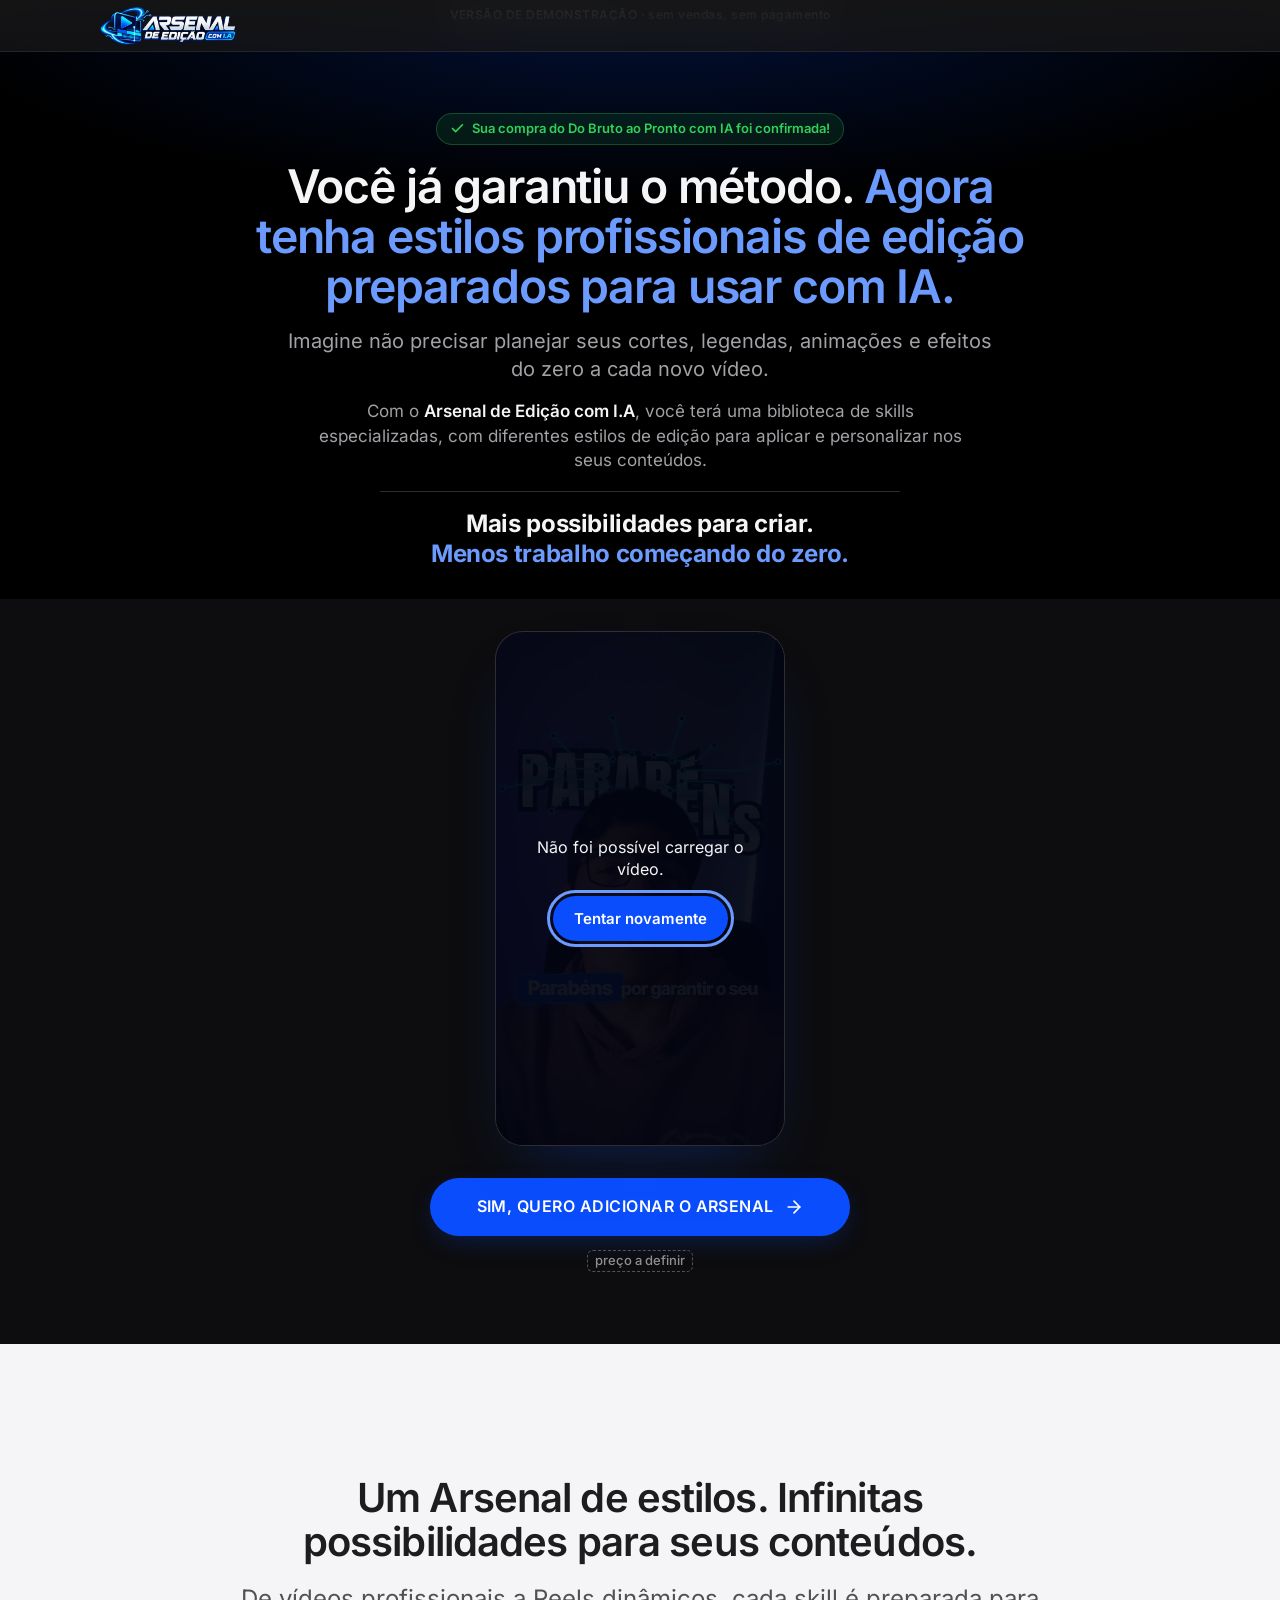
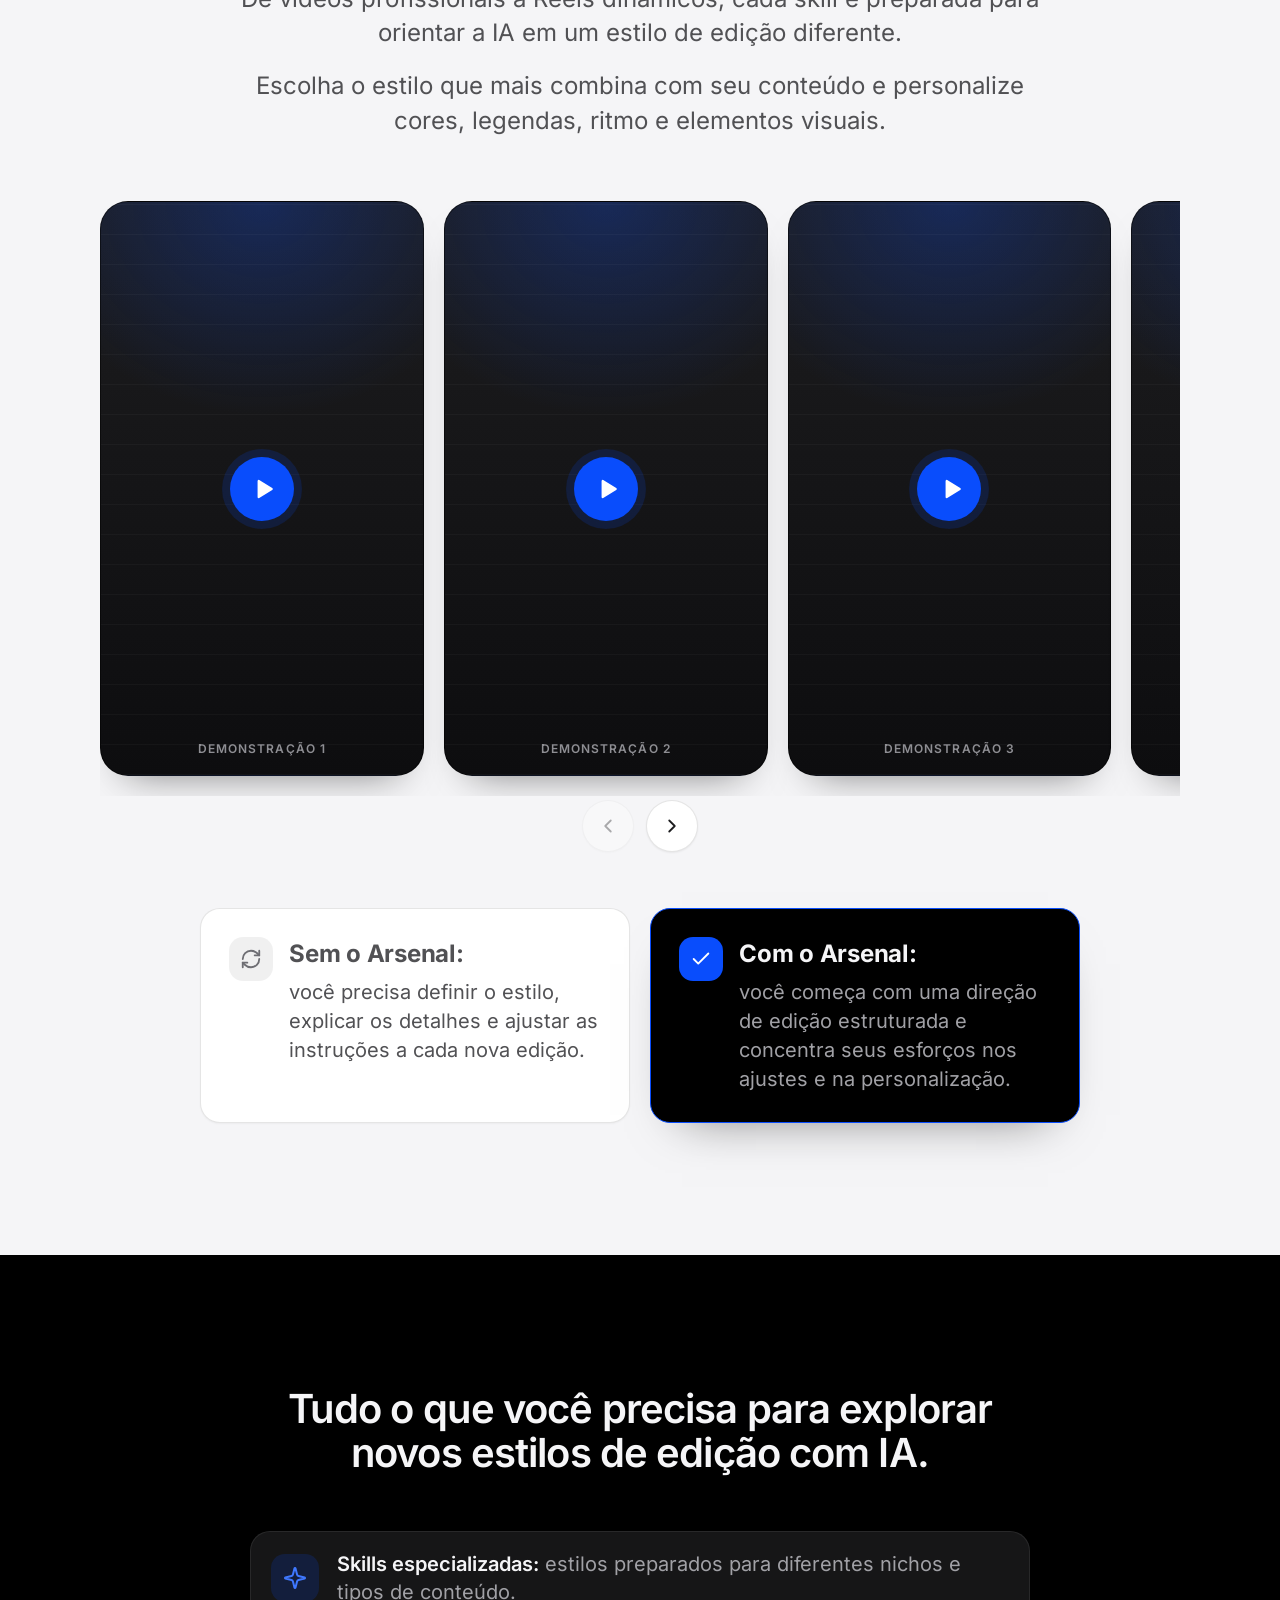
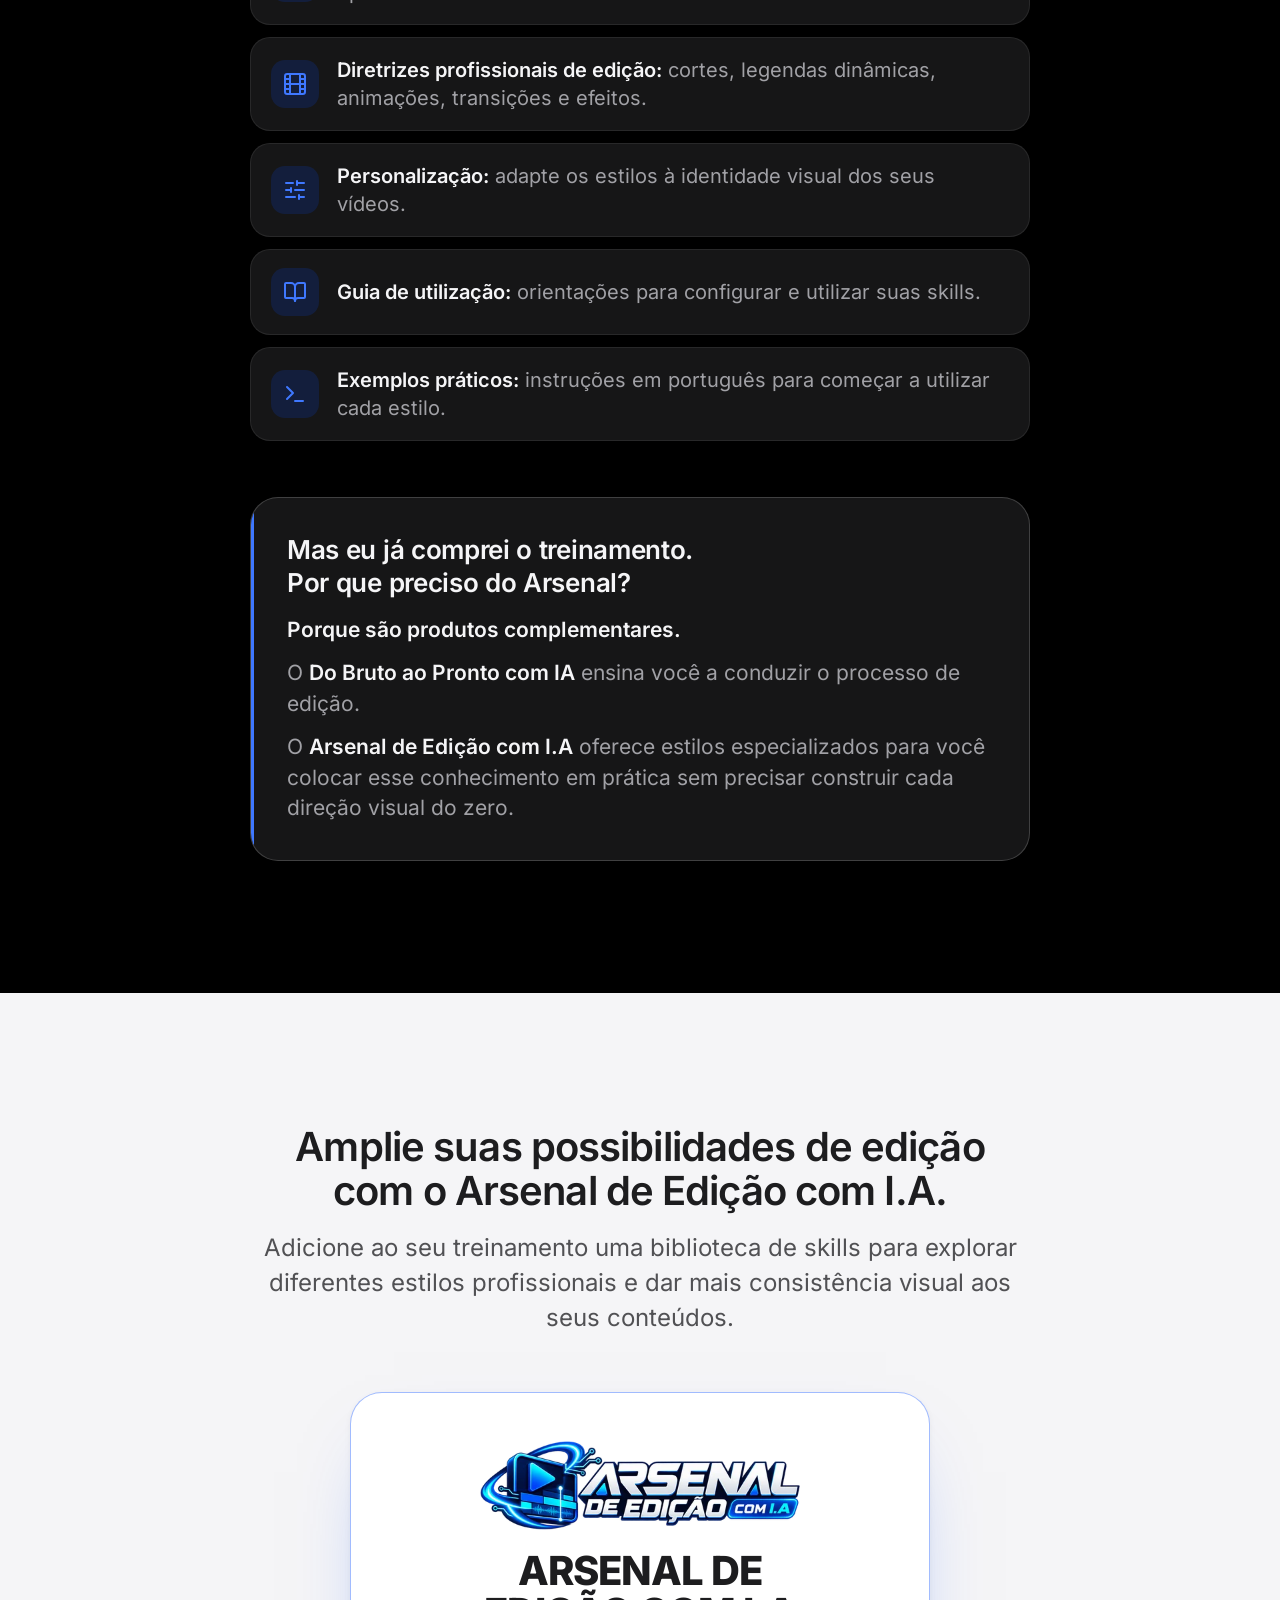
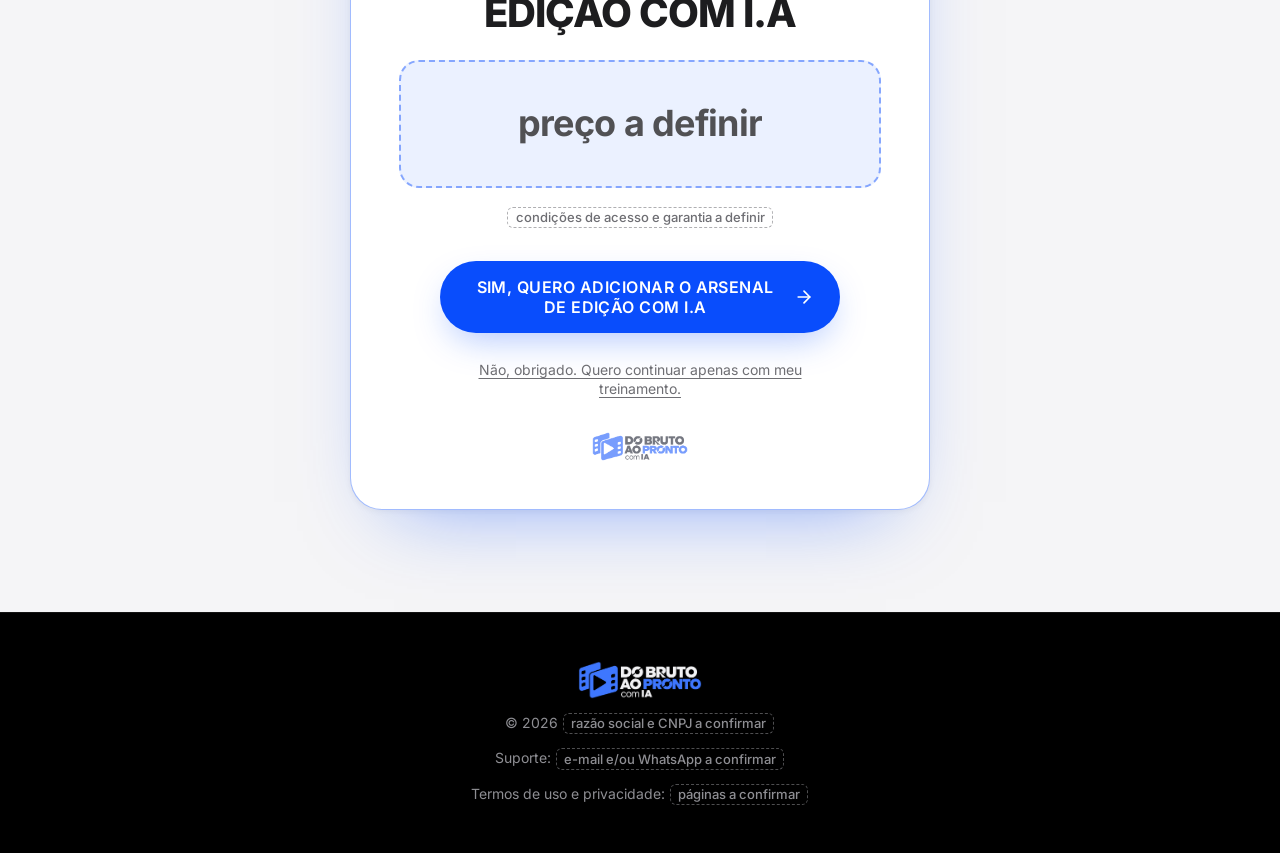
==== commit a09f1f60: "Upsell: nova marca Arsenal de Edição com I.A, logo e VSL otimizada com player Renomeia o produto, us" ====
--- a/upsell/index.html
+++ b/upsell/index.html
@@ -3,7 +3,7 @@
 <head>
 <meta charset="utf-8">
 <meta name="viewport" content="width=device-width, initial-scale=1, viewport-fit=cover">
-<title>Arsenal da Edição PRO · Do Bruto ao Pronto com IA</title>
+<title>Arsenal de Edição com I.A · Do Bruto ao Pronto com IA</title>
 <!-- Página pós-compra. Fica fora do buscador até a decisão de publicação. -->
 <meta name="robots" content="noindex, nofollow">
 <meta name="theme-color" content="#000000">
@@ -13,11 +13,13 @@
 <link rel="preload" href="../assets/fonts/inter-var-latin.woff2" as="font" type="font/woff2" crossorigin>
 <link rel="stylesheet" href="../css/tokens.css">
 <link rel="stylesheet" href="../css/pagina.css">
+<link rel="stylesheet" href="../css/vsl.css">
 <link rel="stylesheet" href="../css/upsell.css">
 <script>document.documentElement.classList.add('js')</script>
 <script src="../js/preview.js" defer></script>
 <script src="../js/pagina.js" defer></script>
 <script src="../js/upsell.js" defer></script>
+<script src="../js/vsl.js" defer></script>
 </head>
 <body>
 
@@ -34,6 +36,7 @@
     <symbol id="i-livro" viewBox="0 0 24 24"><path d="M12 7v14"/><path d="M3 18a1 1 0 0 1-1-1V4a1 1 0 0 1 1-1h5a4 4 0 0 1 4 4 4 4 0 0 1 4-4h5a1 1 0 0 1 1 1v13a1 1 0 0 1-1 1h-6a3 3 0 0 0-3 3 3 3 0 0 0-3-3z"/></symbol>
     <symbol id="i-terminal" viewBox="0 0 24 24"><path d="M12 19h8"/><path d="m4 17 6-6-6-6"/></symbol>
     <symbol id="i-ajustes" viewBox="0 0 24 24"><path d="M10 5H3"/><path d="M12 19H3"/><path d="M14 3v4"/><path d="M16 17v4"/><path d="M21 12h-9"/><path d="M21 19h-5"/><path d="M21 5h-7"/><path d="M8 10v4"/><path d="M8 12H3"/></symbol>
+    <symbol id="i-som" viewBox="0 0 24 24"><path d="M11 4.7 6.7 9H3v6h3.7l4.3 4.3z"/><path d="M15.5 8.5a5 5 0 0 1 0 7"/><path d="M18.4 5.6a9 9 0 0 1 0 12.8"/></symbol>
     <symbol id="i-filme" viewBox="0 0 24 24"><rect x="2" y="2" width="20" height="20" rx="2.18"/><path d="M7 2v20"/><path d="M17 2v20"/><path d="M2 12h20"/><path d="M2 7h5"/><path d="M2 17h5"/><path d="M17 17h5"/><path d="M17 7h5"/></symbol>
   </defs>
 </svg>
@@ -41,8 +44,8 @@
 <a class="pular" href="#conteudo">Pular para o conteúdo</a>
 
 <header class="cab">
-  <a class="cab-logo" href="#inicio" aria-label="Do Bruto ao Pronto com IA, ir ao topo">
-    <img src="../assets/brand/logo-escuro-600.webp" width="124" height="38" alt="Do Bruto ao Pronto com IA">
+  <a class="cab-logo cab-logo-arsenal" href="#inicio" aria-label="Arsenal de Edição com I.A, ir ao topo">
+    <img src="../assets/brand/arsenal-logo-480.webp" width="480" height="134" alt="Arsenal de Edição com I.A">
   </a>
 </header>
 
@@ -54,19 +57,37 @@
     <p class="up-conf" data-rv><svg class="ic" aria-hidden="true"><use href="#i-ok"/></svg>Sua compra do Do Bruto ao Pronto com IA foi confirmada!</p>
     <h1 class="h1 up-h1" id="t-abre" data-rv>Você já garantiu o método. <span class="dest">Agora tenha estilos profissionais de edição preparados para usar com IA.</span></h1>
     <p class="sub up-imagine" data-rv>Imagine não precisar planejar seus cortes, legendas, animações e efeitos do zero a cada novo vídeo.</p>
-    <p class="up-corpo" data-rv>Com o <strong>Arsenal da Edição PRO</strong>, você terá uma biblioteca de skills especializadas, com diferentes estilos de edição para aplicar e personalizar nos seus conteúdos.</p>
+    <p class="up-corpo" data-rv>Com o <strong>Arsenal de Edição com I.A</strong>, você terá uma biblioteca de skills especializadas, com diferentes estilos de edição para aplicar e personalizar nos seus conteúdos.</p>
     <p class="up-fecho" data-rv><span>Mais possibilidades para criar.</span> <span>Menos trabalho começando do zero.</span></p>
   </div>
 </section>
 
 <!-- ======================================================== BLOCO 2 · APRESENTAÇÃO · E (sup-1) -->
-<section class="sec sec-e1 up-vsl-sec" id="apresentacao" aria-label="Apresentação do Arsenal da Edição PRO">
+<section class="sec sec-e1 up-vsl-sec" id="apresentacao" aria-label="Apresentação do Arsenal de Edição com I.A">
   <div class="cx up-vsl">
-    <!-- ASSET: VSL do Arsenal da Edição PRO, vertical 9:16. Trocar este bloco pelo player quando o arquivo existir. -->
+    <!-- ASSET: VSL do Arsenal de Edição com I.A, vertical 9:16 (MP4 H.264/AAC otimizado). Player: js/vsl.js, o mesmo da página principal. -->
     <div class="up-vsl-video" data-rv>
-      <div class="ph" role="img" aria-label="Espaço reservado para a VSL do Arsenal da Edição PRO, formato vertical 9:16" data-slot="vsl-arsenal">
-        <span class="ph-play"><svg class="ic" aria-hidden="true"><use href="#i-play"/></svg></span>
-        <span class="ph-leg">VSL do Arsenal da Edição PRO · 9:16</span>
+      <div class="vsl" id="vsl" data-estado="carregando" data-src="../assets/videos/arsenal-vsl-720p.mp4">
+        <video class="vsl-video" muted playsinline preload="auto" disablepictureinpicture disableremoteplayback controlslist="nodownload noplaybackrate noremoteplayback" tabindex="-1" aria-label="Vídeo de apresentação do Arsenal de Edição com I.A" poster="../assets/videos/arsenal-vsl-poster.jpg"></video>
+        <button type="button" class="vsl-ouvir">
+          <span class="vsl-cartao">
+            <span class="vsl-t-mudo">
+              <span class="vsl-tit">Seu vídeo já começou.</span>
+              <span class="vsl-acao"><svg class="ic" aria-hidden="true"><use href="#i-som"/></svg>Clique para ouvir</span>
+            </span>
+            <span class="vsl-t-bloq">
+              <span class="vsl-tit">Seu vídeo está pronto.</span>
+              <span class="vsl-acao"><svg class="ic" aria-hidden="true"><use href="#i-play"/></svg>Clique para assistir</span>
+            </span>
+          </span>
+        </button>
+        <button type="button" class="vsl-alvo" aria-label="Pausar vídeo" hidden></button>
+        <span class="vsl-ic" aria-hidden="true"><svg class="ic"><use href="#i-play"/></svg></span>
+        <div class="vsl-barra" aria-hidden="true"><i></i></div>
+        <div class="vsl-erro" role="alert" hidden>
+          <p>Não foi possível carregar o vídeo.</p>
+          <button type="button">Tentar novamente</button>
+        </div>
       </div>
     </div>
     <div class="up-vsl-cta" data-rv>
@@ -137,7 +158,7 @@
       <h3 class="h3">Mas eu já comprei o treinamento. Por que preciso do Arsenal?</h3>
       <p class="up-obj-r">Porque são produtos complementares.</p>
       <p>O <strong>Do Bruto ao Pronto com IA</strong> ensina você a conduzir o processo de edição.</p>
-      <p>O <strong>Arsenal da Edição PRO</strong> oferece estilos especializados para você colocar esse conhecimento em prática sem precisar construir cada direção visual do zero.</p>
+      <p>O <strong>Arsenal de Edição com I.A</strong> oferece estilos especializados para você colocar esse conhecimento em prática sem precisar construir cada direção visual do zero.</p>
     </div>
   </div>
 </section>
@@ -146,19 +167,20 @@
 <section class="sec sec-clara up-oferta-sec" id="comprar" aria-labelledby="t-oferta">
   <div class="cx">
     <header class="sec-cab">
-      <h2 class="h2 h2-longo" id="t-oferta" data-rv>Amplie suas possibilidades de edição com o Arsenal da Edição PRO.</h2>
+      <h2 class="h2 h2-longo" id="t-oferta" data-rv>Amplie suas possibilidades de edição com o Arsenal de Edição com I.A.</h2>
       <p class="sub" data-rv>Adicione ao seu treinamento uma biblioteca de skills para explorar diferentes estilos profissionais e dar mais consistência visual aos seus conteúdos.</p>
     </header>
 
     <div class="oferta up-oferta" id="oferta" data-rv>
-      <h3 class="up-prod">ARSENAL DA EDIÇÃO PRO</h3>
+      <img class="up-logo" src="../assets/brand/arsenal-logo-960.webp" srcset="../assets/brand/arsenal-logo-480.webp 480w, ../assets/brand/arsenal-logo-960.webp 960w" sizes="(min-width: 640px) 320px, 70vw" width="960" height="267" alt="" loading="lazy">
+      <h3 class="up-prod">ARSENAL DE EDIÇÃO COM I.A</h3>
 
       <!-- CONFIRMAR: preço, condições de acesso e garantia. Nada abaixo foi definido. -->
       <p class="up-preco"><span class="pendente">preço a definir</span></p>
       <p class="up-cond"><span class="pendente">condições de acesso e garantia a definir</span></p>
 
       <!-- Botão de aceite preparado: o endereço do pagamento entra em LINK_ACEITE (js/upsell.js). Sem endereço, o clique só mostra um aviso. -->
-      <a class="btn btn-grande up-aceite" id="btn-aceite" href="#oferta">SIM, QUERO ADICIONAR O ARSENAL DA EDIÇÃO PRO <svg class="ic" aria-hidden="true"><use href="#i-seta"/></svg></a>
+      <a class="btn btn-grande up-aceite" id="btn-aceite" href="#oferta">SIM, QUERO ADICIONAR O ARSENAL DE EDIÇÃO COM I.A <svg class="ic" aria-hidden="true"><use href="#i-seta"/></svg></a>
       <p class="aviso-checkout" id="aviso-aceite" role="status" hidden>O link de pagamento ainda não foi conectado.</p>
 
       <!-- Link de recusa: o destino entra em LINK_RECUSA (js/upsell.js). -->
--- a/css/vsl.css
+++ b/css/vsl.css
@@ -0,0 +1,99 @@
+/* Player da VSL (Mux · HLS). Mesmo quadro 9:16 do placeholder: borda, raio e proporção idênticos. */
+.vsl {
+  --vsl-marinho: #050b1f;
+  position: relative; width: 100%; aspect-ratio: 9 / 16; overflow: hidden; isolation: isolate;
+  border-radius: var(--r-quadro); border: 1px solid var(--borda-2); background: #000;
+  box-shadow: 0 28px 64px -32px var(--azul-brilho);
+  -webkit-tap-highlight-color: transparent;
+}
+.vsl-video {
+  position: absolute; inset: 0; width: 100%; height: 100%; display: block; object-fit: cover; background: #000;
+  pointer-events: none; /* o clique vai para o botão de cima, nunca para o <video> */
+}
+.vsl-video::-webkit-media-controls { display: none !important; }
+.vsl-video::-webkit-media-controls-enclosure { display: none !important; }
+
+/* Botões que cobrem o quadro */
+.vsl-alvo, .vsl-ouvir {
+  position: absolute; inset: 0; width: 100%; height: 100%; margin: 0; padding: 0; border: 0; border-radius: inherit;
+  background: none; color: inherit; font: inherit; cursor: pointer; appearance: none; -webkit-appearance: none;
+}
+.vsl-alvo:focus-visible, .vsl-ouvir:focus-visible { outline: 3px solid var(--foco); outline-offset: -3px; }
+
+/* Ícone de pausa/continuar: aparece no centro só quando o vídeo está pausado */
+.vsl-ic {
+  position: absolute; left: 50%; top: 50%; z-index: 2; width: 68px; height: 68px; margin: -34px 0 0 -34px; border-radius: 50%;
+  display: grid; place-items: center; background: var(--azul); color: #fff; pointer-events: none;
+  box-shadow: 0 0 0 10px var(--azul-tinta-escuro), 0 14px 40px var(--azul-brilho);
+  opacity: 0; transform: scale(.85); transition: opacity .2s var(--e-ctrl), transform .2s var(--e-ctrl);
+}
+.vsl-ic .ic { width: 28px; height: 28px; margin-left: 3px; }
+.vsl[data-estado="pausado"] .vsl-ic { opacity: 1; transform: none; }
+
+/* Sobreposição inicial */
+.vsl-ouvir {
+  z-index: 3; display: grid; place-items: center; padding: 20px;
+  background: linear-gradient(180deg, rgba(0, 0, 0, .28), rgba(5, 11, 31, .52));
+  transition: opacity .25s var(--e-ctrl), visibility 0s linear .25s;
+}
+.vsl-ouvir[hidden] { display: none; }
+.vsl-cartao {
+  display: grid; justify-items: center; width: min(100%, 248px); padding: 24px 20px 22px; text-align: center;
+  color: var(--tx); border-radius: var(--r-cartao); border: 1px solid color-mix(in srgb, var(--azul-claro) 55%, transparent);
+  background: linear-gradient(180deg, rgba(8, 18, 52, .86), rgba(3, 6, 18, .9));
+  -webkit-backdrop-filter: blur(12px) saturate(140%); backdrop-filter: blur(12px) saturate(140%);
+  box-shadow: 0 18px 44px -14px rgba(0, 0, 0, .8), inset 0 1px 0 rgba(255, 255, 255, .06);
+  transition: border-color .24s var(--e-ctrl), box-shadow .24s var(--e-ctrl), transform .24s var(--e-ctrl);
+}
+.vsl-tit { display: block; font-size: 1.1875rem; font-weight: 700; line-height: 1.25; letter-spacing: -.01em; text-wrap: balance; }
+.vsl-acao {
+  display: inline-flex; align-items: center; gap: .55em; padding: .75em 1.25em; border-radius: var(--r-pilula);
+  background: var(--azul); color: var(--tinta-do-botao); font-size: .9375rem; font-weight: 600; line-height: 1.2;
+  box-shadow: 0 8px 24px -8px var(--azul-brilho);
+  transition: background-color .24s var(--e-ctrl), box-shadow .24s var(--e-ctrl);
+}
+.vsl-acao .ic { width: 1.25em; height: 1.25em; flex: none; }
+.vsl-ouvir:active .vsl-cartao { transform: scale(.98); }
+@media (hover: hover) {
+  .vsl-ouvir:hover .vsl-cartao { border-color: var(--azul-claro); transform: translateY(-2px); box-shadow: 0 22px 50px -14px rgba(0, 0, 0, .8), 0 0 0 1px var(--azul-tinta-escuro), 0 0 36px -6px var(--azul-brilho), inset 0 1px 0 rgba(255, 255, 255, .08); }
+  .vsl-ouvir:hover .vsl-acao { background: var(--azul-hover); box-shadow: 0 10px 28px -8px var(--azul-brilho); }
+}
+@media (prefers-reduced-motion: no-preference) {
+  .vsl-acao { animation: vsl-pulso 2.6s var(--e-ctrl) infinite; }
+  @keyframes vsl-pulso { 0%, 100% { box-shadow: 0 8px 24px -8px var(--azul-brilho), 0 0 0 0 rgba(9, 77, 252, .45); } 60% { box-shadow: 0 8px 24px -8px var(--azul-brilho), 0 0 0 10px rgba(9, 77, 252, 0); } }
+}
+
+/* Estados em que o vídeo não está passando ao fundo: o texto muda, o resto fica igual */
+.vsl-t-mudo, .vsl-t-bloq { display: grid; justify-items: center; gap: 14px; }
+.vsl-t-bloq { display: none; }
+.vsl[data-estado="bloqueado"] .vsl-t-mudo { display: none; }
+.vsl[data-estado="bloqueado"] .vsl-t-bloq { display: grid; }
+.vsl[data-estado="carregando"] .vsl-ouvir { cursor: progress; }
+
+/* Barra de progresso: só leitura, nunca recebe clique */
+.vsl-barra {
+  position: absolute; left: 0; right: 0; bottom: 0; z-index: 4; height: 5px; background: rgba(255, 255, 255, .22);
+  pointer-events: none; opacity: 0; transition: opacity .3s var(--e-ctrl);
+}
+.vsl-barra i { display: block; width: 100%; height: 100%; background: var(--azul-claro); transform: scaleX(0); transform-origin: 0 50%; will-change: transform; }
+.vsl[data-iniciado] .vsl-barra { opacity: 1; }
+
+/* Erro */
+.vsl-erro {
+  position: absolute; inset: 0; z-index: 5; display: grid; place-content: center; justify-items: center; gap: 16px; padding: 24px; text-align: center;
+  background: rgba(3, 6, 18, .94); color: var(--tx);
+}
+.vsl-erro[hidden] { display: none; }
+.vsl-erro p { font-size: 1rem; line-height: 1.4; max-width: 24ch; }
+.vsl-erro button {
+  padding: .75em 1.4em; border: 0; border-radius: var(--r-pilula); background: var(--azul); color: var(--tinta-do-botao);
+  font: inherit; font-size: .9375rem; font-weight: 600; cursor: pointer; transition: background-color .24s var(--e-ctrl);
+}
+.vsl-erro button:hover { background: var(--azul-hover); }
+.vsl-erro button:active { background: var(--azul-ativo); }
+.vsl-erro button:focus-visible { outline: 3px solid var(--foco); outline-offset: 3px; }
+
+@media (prefers-reduced-motion: reduce) {
+  .vsl-ouvir, .vsl-cartao, .vsl-acao, .vsl-ic, .vsl-barra { transition: none !important; animation: none !important; }
+  .vsl-ouvir:hover .vsl-cartao { transform: none; }
+}
--- a/css/upsell.css
+++ b/css/upsell.css
@@ -1,5 +1,5 @@
 /* ==========================================================================
-   Do Bruto ao Pronto com IA · página de upsell (Arsenal da Edição PRO)
+   Do Bruto ao Pronto com IA · página de upsell (Arsenal de Edição com I.A)
    Só o que é próprio do upsell. Base, botões, placeholders e cabeçalho
    vêm de pagina.css; cores, fontes e medidas vêm de tokens.css.
    ========================================================================== */
@@ -107,6 +107,9 @@
   border-color: color-mix(in srgb, var(--azul) 38%, transparent); border-width: 1.5px;
   box-shadow: 0 36px 80px -44px rgba(9, 77, 252, .5), 0 2px 6px rgba(0, 0, 0, .05);
 }
+/* Logo do produto no topo do cartão; o nome em texto logo abaixo continua sendo o título. */
+.up-logo { width: min(70%, 320px); height: auto; margin-bottom: clamp(14px, 2.4vw, 20px); }
+
 /* O nome do produto é o título do cartão. */
 .up-prod {
   font-size: clamp(1.75rem, 1.2rem + 2.6vw, 2.5rem); font-weight: 800; line-height: 1.05; letter-spacing: -.025em; text-wrap: balance;
@@ -139,3 +142,8 @@
 .up-oferta-sec { padding-bottom: clamp(56px, 8vw, 104px); }
 /* Sem barra fixa nesta página: o rodapé não reserva espaço para ela. */
 @media (max-width: 760px) { .rod { padding-bottom: 48px; } }
+
+/* Logo do Arsenal no cabeçalho: mesma altura da barra, largura pela proporção do arquivo. */
+.cab-logo-arsenal { width: auto; height: 34px; }
+.cab-logo-arsenal img { display: block; width: auto; height: 100%; }
+@media (min-width: 761px) { .cab-logo-arsenal { height: 38px; } }
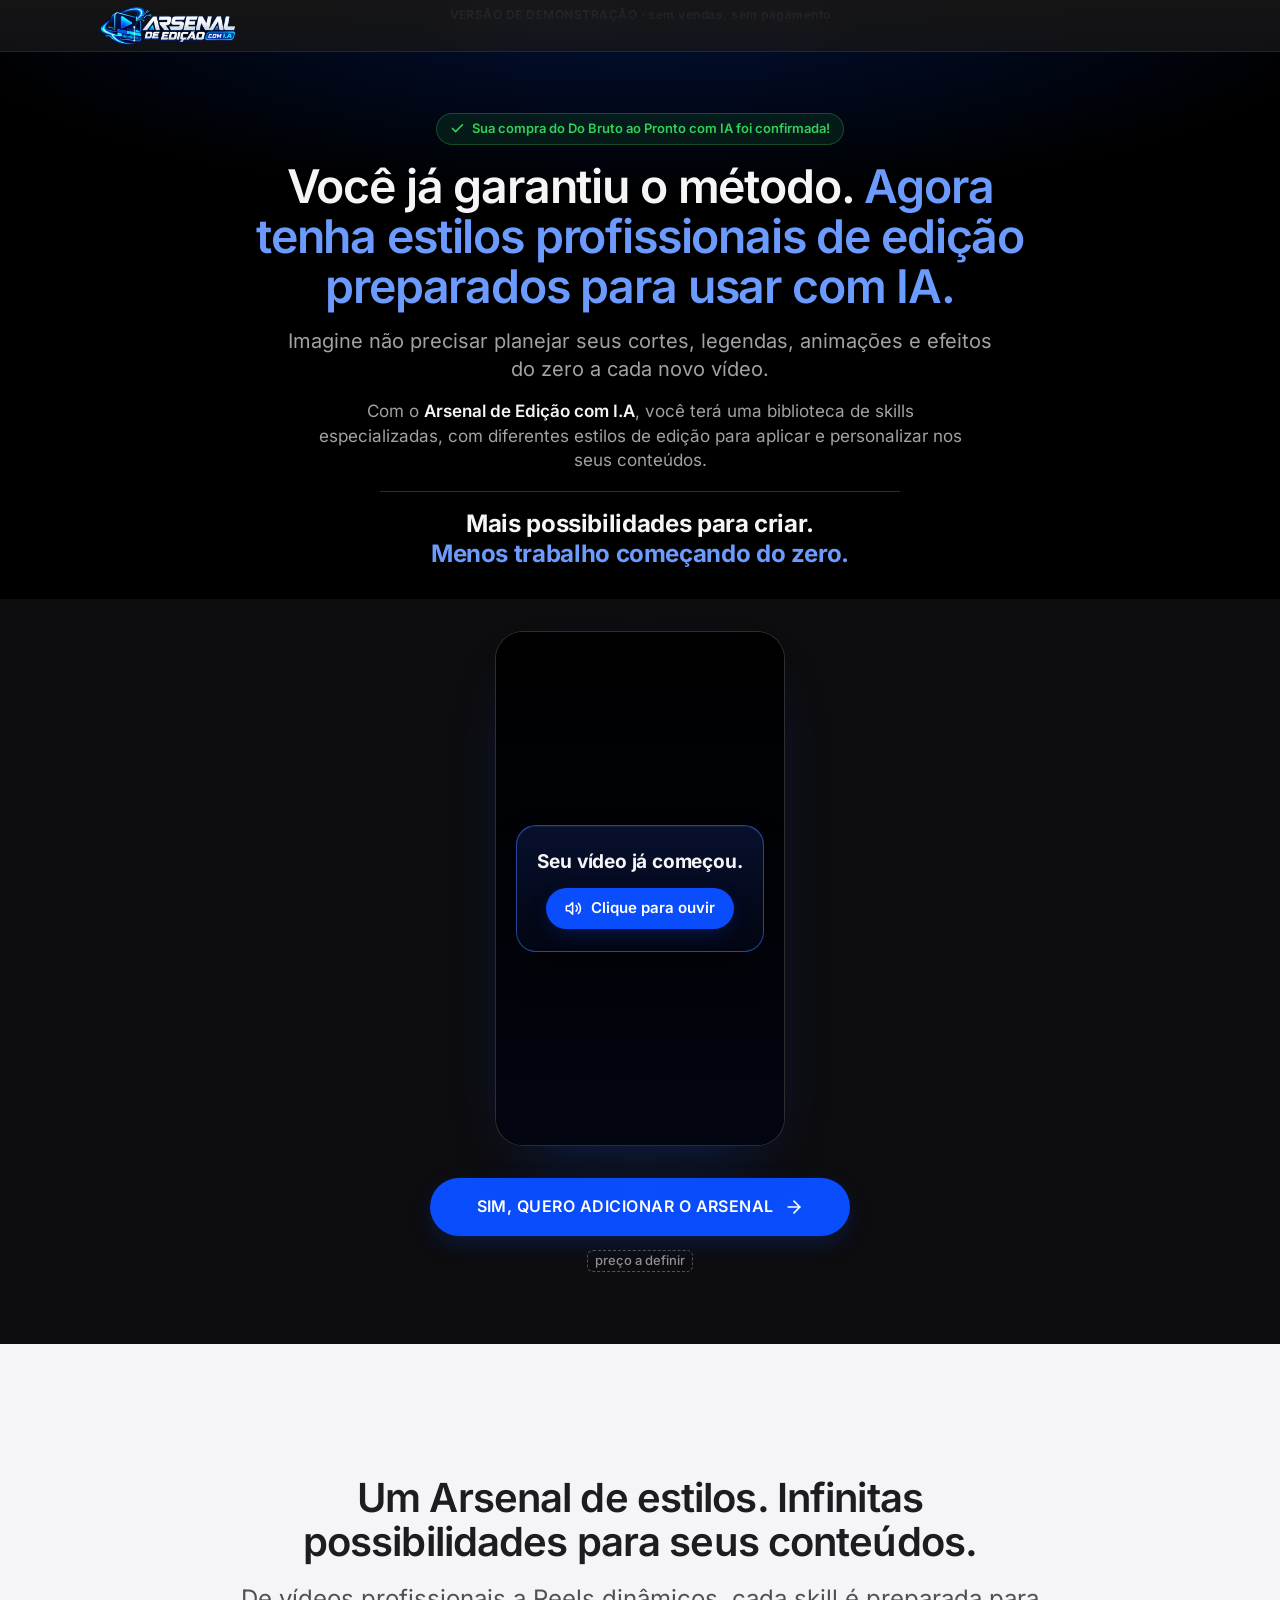
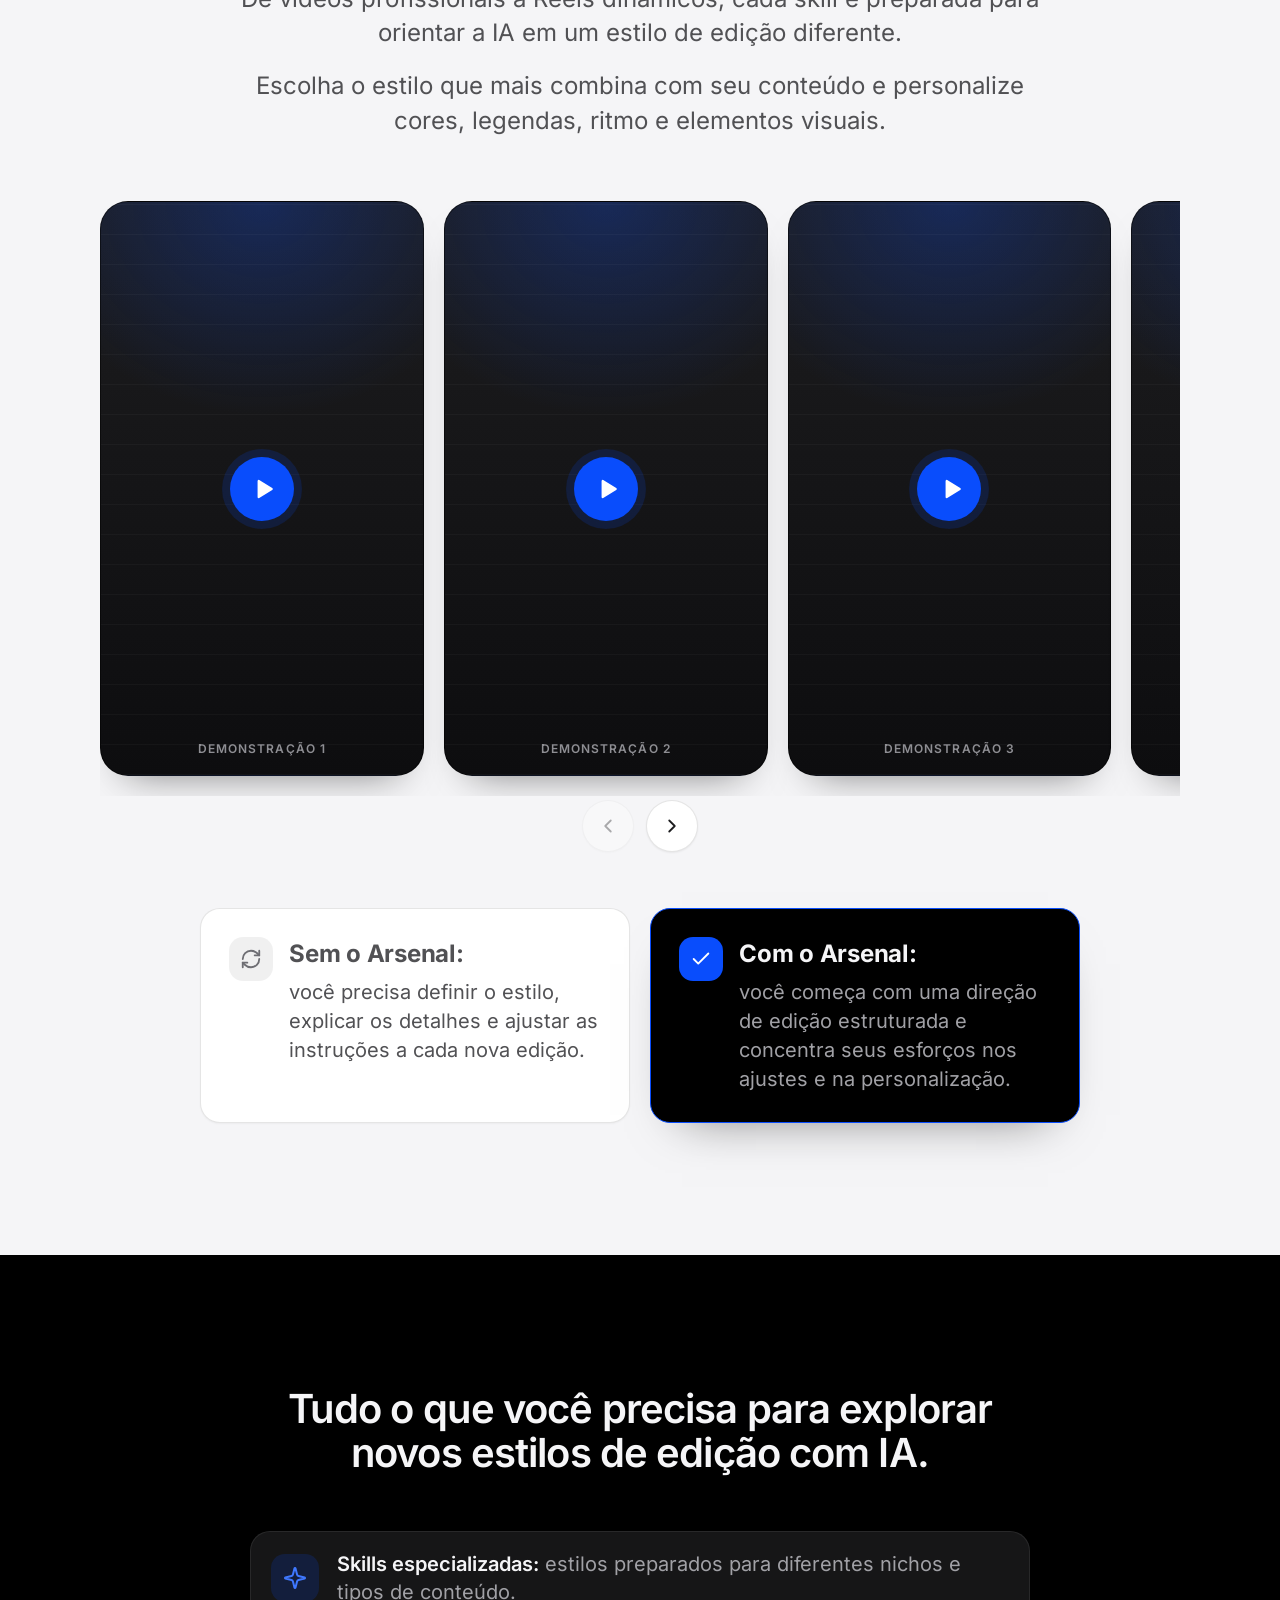
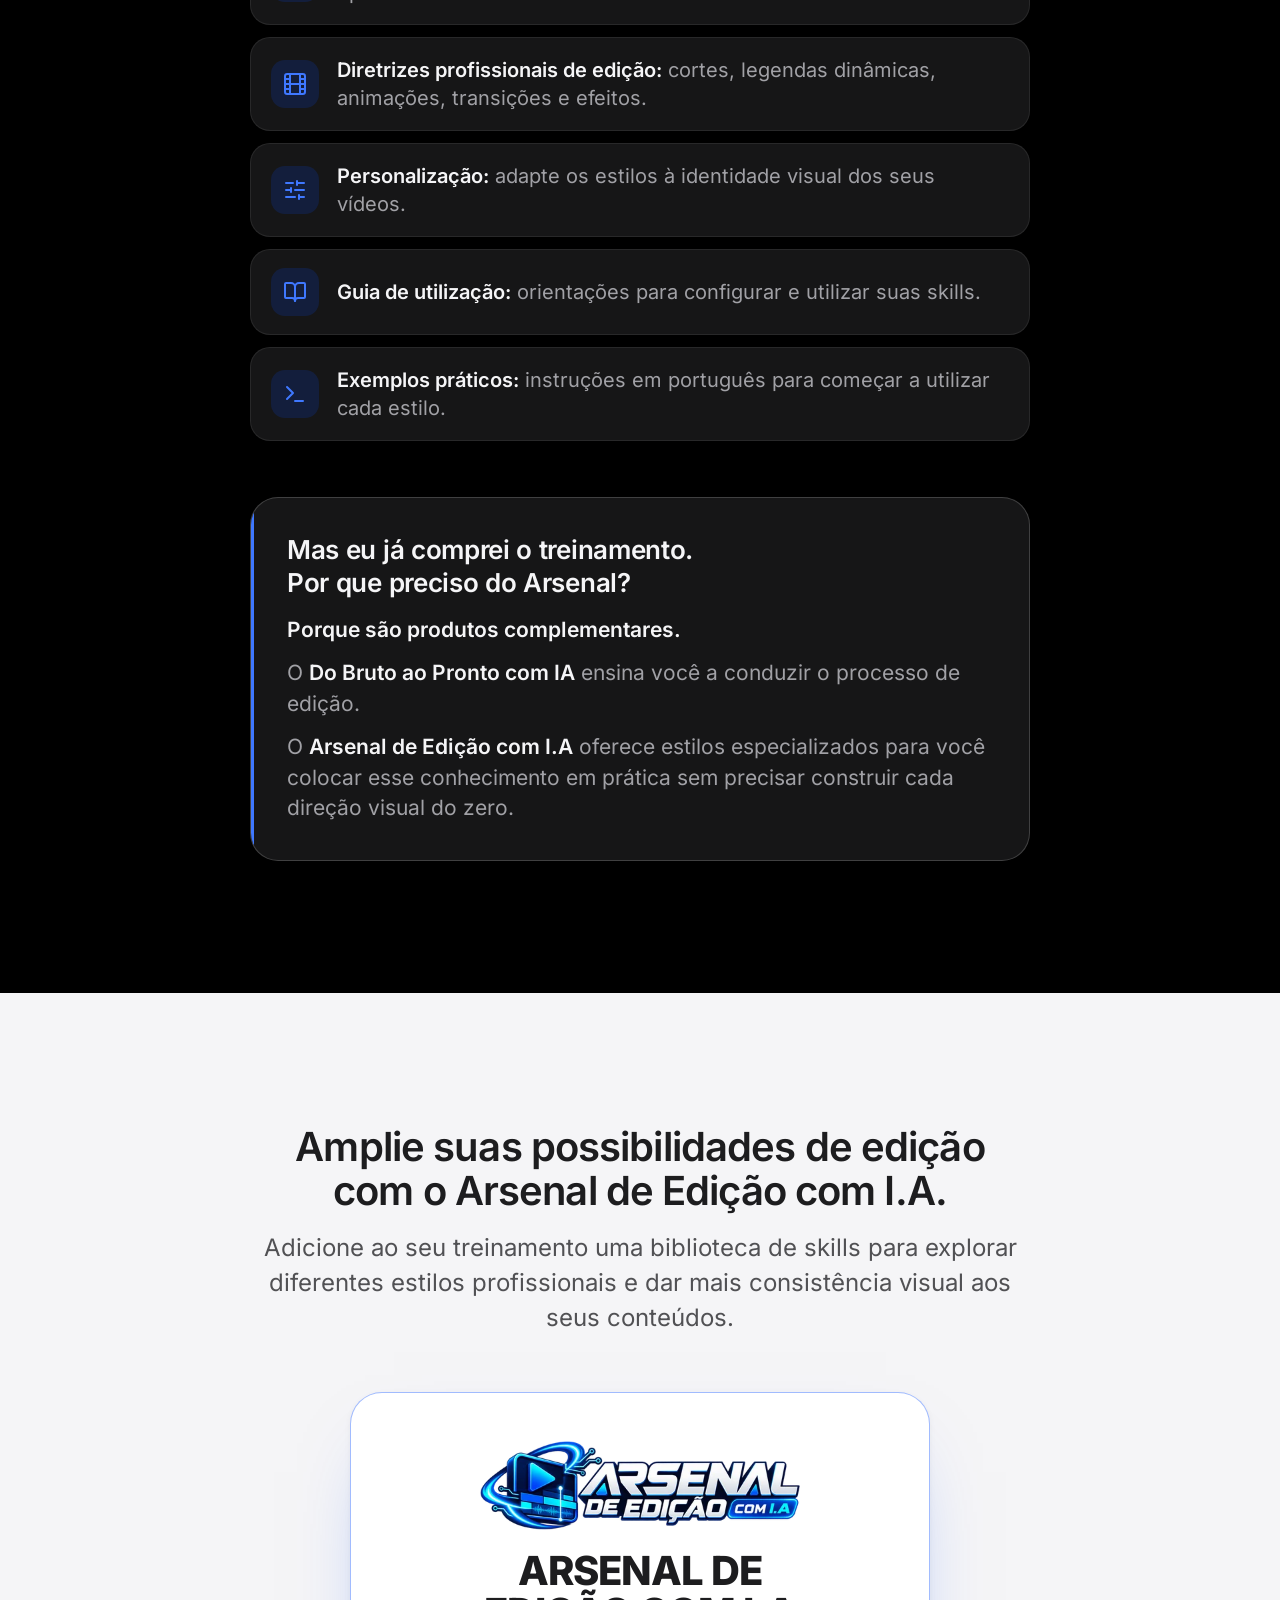
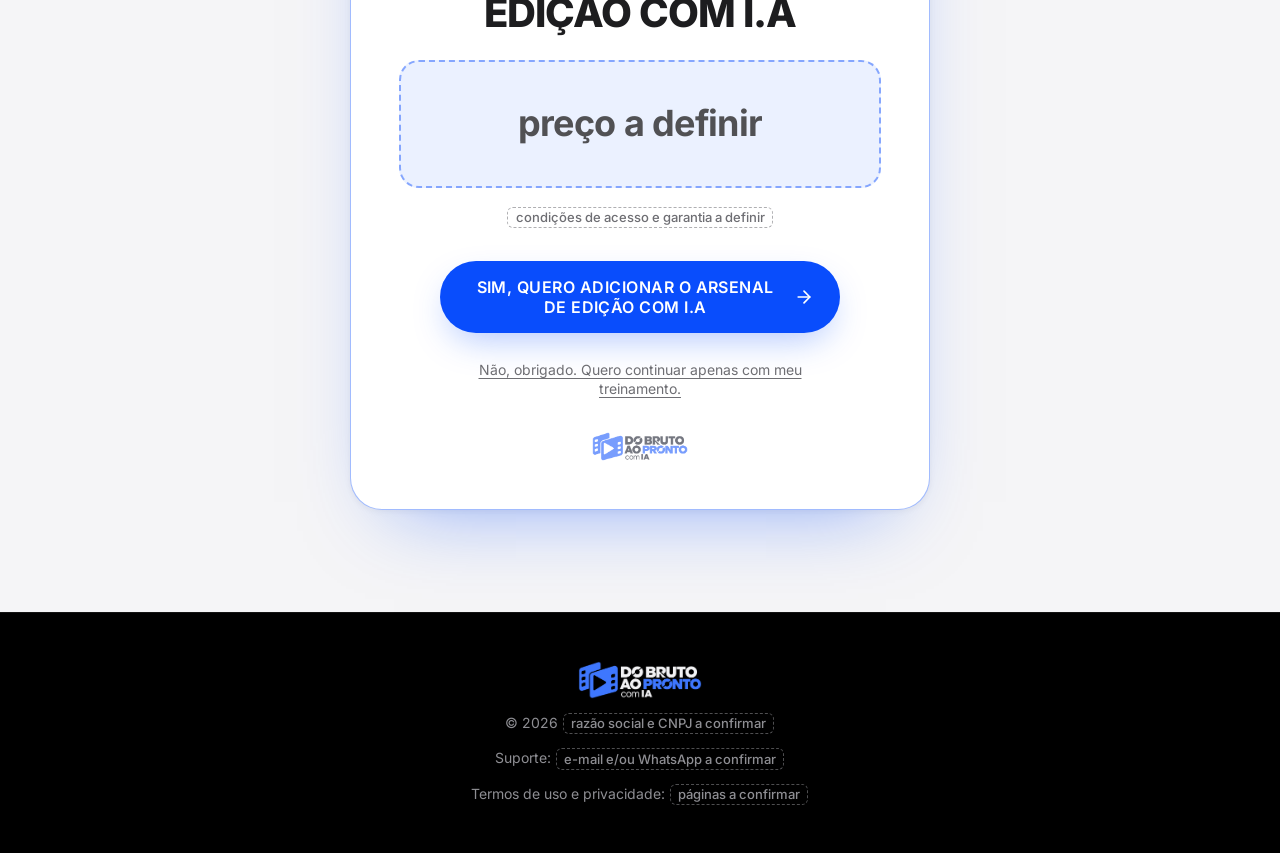
==== commit 2911d6f5: "Upsell: VSL do Arsenal de Edição com I.A passa a vir do Mux (HLS) Troca a fonte MP4 local pelo Playb" ====
--- a/upsell/index.html
+++ b/upsell/index.html
@@ -10,6 +10,8 @@
 <link rel="icon" href="../assets/brand/favicon.ico" sizes="48x48">
 <link rel="icon" type="image/png" sizes="32x32" href="../assets/brand/favicon-32.png">
 <link rel="apple-touch-icon" href="../assets/brand/apple-touch-icon.png">
+<link rel="preconnect" href="https://stream.mux.com" crossorigin>
+<link rel="preconnect" href="https://image.mux.com">
 <link rel="preload" href="../assets/fonts/inter-var-latin.woff2" as="font" type="font/woff2" crossorigin>
 <link rel="stylesheet" href="../css/tokens.css">
 <link rel="stylesheet" href="../css/pagina.css">
@@ -65,10 +67,10 @@
 <!-- ======================================================== BLOCO 2 · APRESENTAÇÃO · E (sup-1) -->
 <section class="sec sec-e1 up-vsl-sec" id="apresentacao" aria-label="Apresentação do Arsenal de Edição com I.A">
   <div class="cx up-vsl">
-    <!-- ASSET: VSL do Arsenal de Edição com I.A, vertical 9:16 (MP4 H.264/AAC otimizado). Player: js/vsl.js, o mesmo da página principal. -->
+    <!-- ASSET: VSL do Arsenal de Edição com I.A, vertical 9:16 servida pelo Mux (HLS). Player: js/vsl.js, o mesmo da página principal. -->
     <div class="up-vsl-video" data-rv>
-      <div class="vsl" id="vsl" data-estado="carregando" data-src="../assets/videos/arsenal-vsl-720p.mp4">
-        <video class="vsl-video" muted playsinline preload="auto" disablepictureinpicture disableremoteplayback controlslist="nodownload noplaybackrate noremoteplayback" tabindex="-1" aria-label="Vídeo de apresentação do Arsenal de Edição com I.A" poster="../assets/videos/arsenal-vsl-poster.jpg"></video>
+      <div class="vsl" id="vsl" data-estado="carregando" data-mux-playback-id="GAg9Iv101Ec00DrUgJ29CiE7r4fU8ga8uSpjgtGdJj59Q">
+        <video class="vsl-video" muted playsinline preload="auto" disablepictureinpicture disableremoteplayback controlslist="nodownload noplaybackrate noremoteplayback" tabindex="-1" aria-label="Vídeo de apresentação do Arsenal de Edição com I.A" poster="https://image.mux.com/GAg9Iv101Ec00DrUgJ29CiE7r4fU8ga8uSpjgtGdJj59Q/thumbnail.webp?time=0&amp;width=640"></video>
         <button type="button" class="vsl-ouvir">
           <span class="vsl-cartao">
             <span class="vsl-t-mudo">
